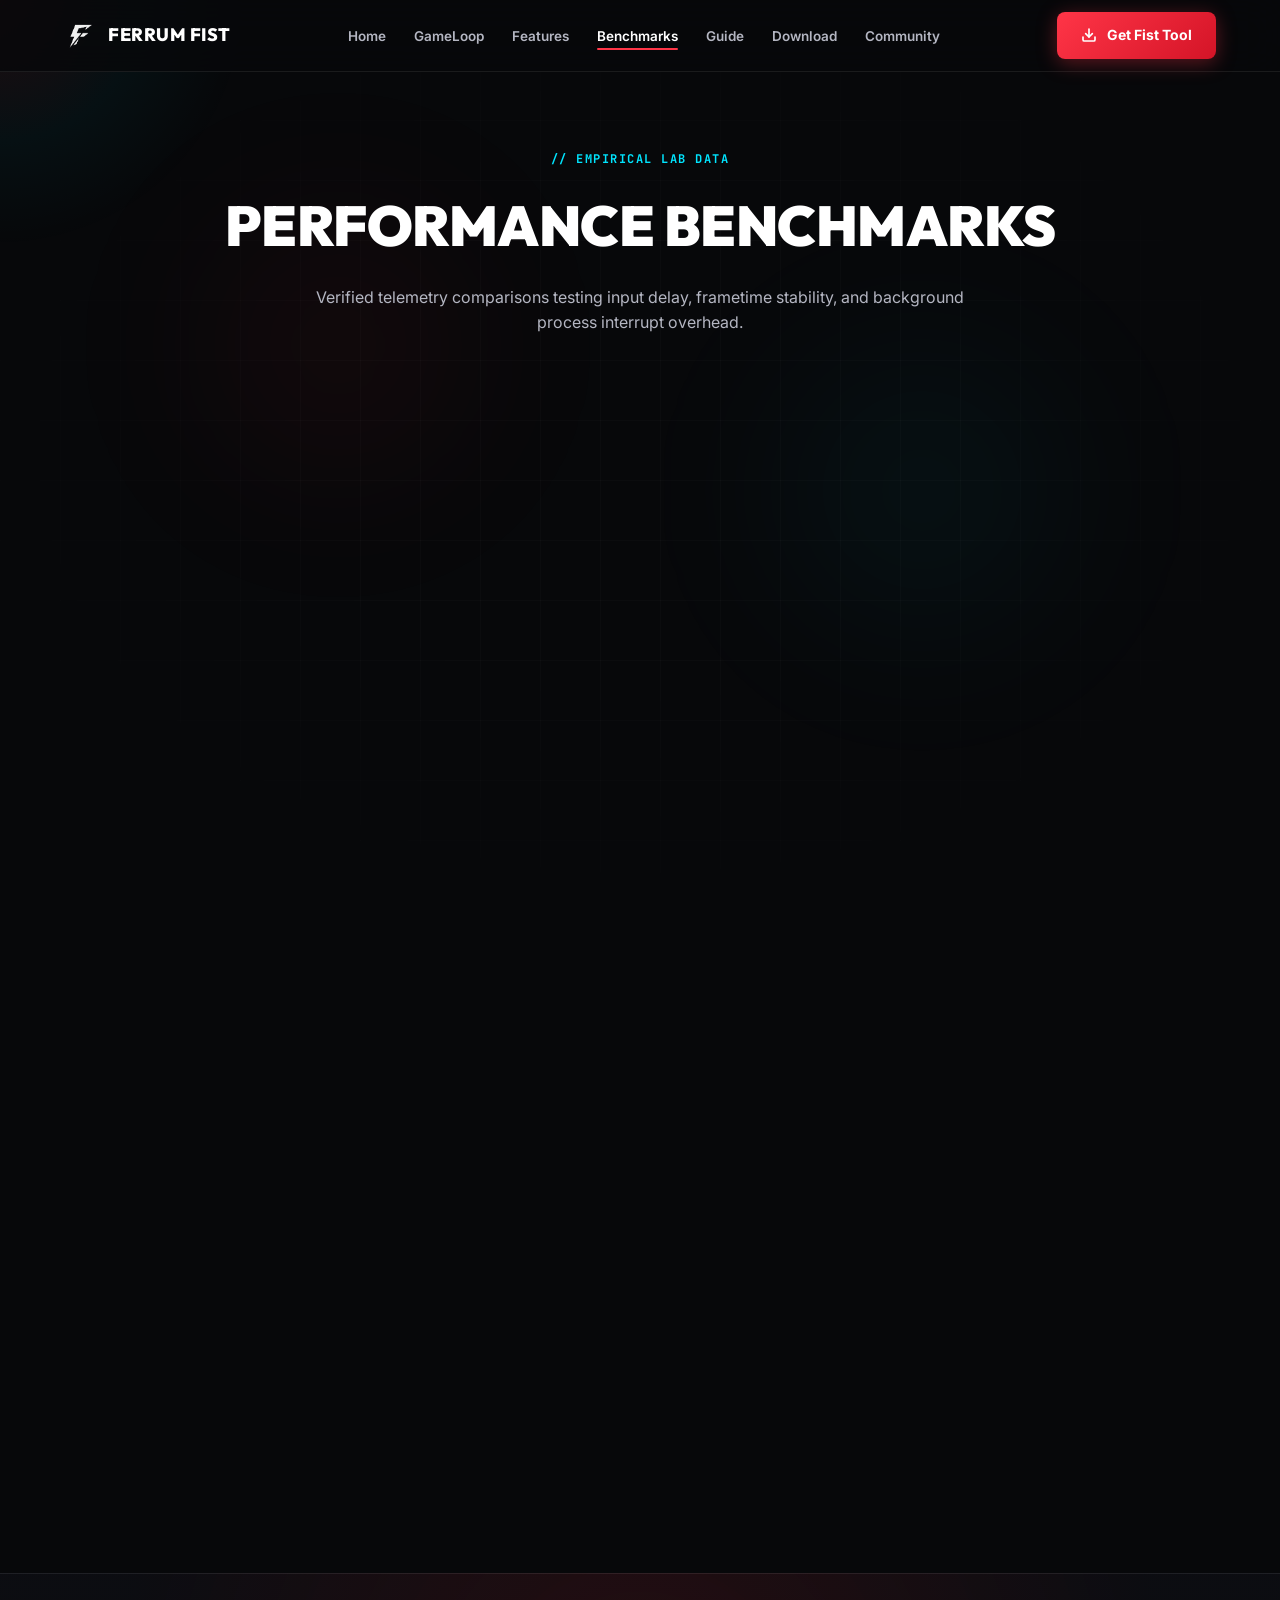
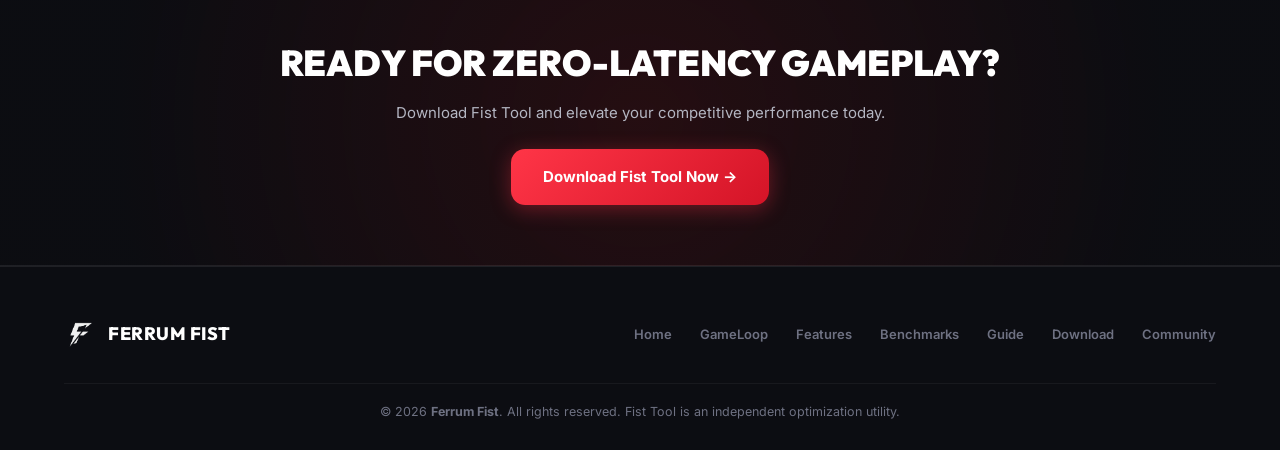
==== website/benchmarks.html @ c53b947d "feat: integrate FPS Checker, FAQ Accordion, Release Changelog, and full SEO Overhaul" ====
<!DOCTYPE html>
<html lang="en">
<head>
  <meta charset="UTF-8">
  <meta name="viewport" content="width=device-width, initial-scale=1.0">
  <title>Lab Benchmarks & Performance • Fist Tool Optimizer</title>
  <meta name="description" content="Measurable performance gains, input latency reduction, and 1% low frametime benchmarks comparing Stock Windows vs Fist Tool.">
  <meta name="theme-color" content="#0c0d12">
  <link rel="stylesheet" href="style.css">
  <link rel="icon" type="image/png" href="assets/logo.png">

  <!-- OpenGraph / Social Meta -->
  <meta property="og:type" content="website">
  <meta property="og:site_name" content="Fist Tool Optimizer">
  <meta property="og:title" content="Ferrum Fist • Push Beyond Hardware Limits">
  <meta property="og:description" content="The ultimate low-latency Windows, GameLoop, and PUBG Mobile performance optimizer suite. Achieve 120 FPS, zero input lag, and buttery smooth gameplay.">
  <meta property="og:image" content="https://ferrumfist.vercel.app/assets/og-banner.jpg">
  <meta property="og:url" content="https://ferrumfist.vercel.app/">

  <!-- Twitter Meta -->
  <meta name="twitter:card" content="summary_large_image">
  <meta name="twitter:title" content="Ferrum Fist • Fist Tool Optimizer">
  <meta name="twitter:description" content="Push Beyond Hardware Limits. Download Fist Tool for GameLoop, Windows, and PUBG Mobile.">
  <meta name="twitter:image" content="https://ferrumfist.vercel.app/assets/og-banner.jpg">

</head>
<body>

  <!-- Animated Background Elements -->
  <canvas id="bg-canvas" class="bg-canvas" aria-hidden="true"></canvas>
  <div class="cursor-glow" aria-hidden="true"></div>
  <div class="bg-grid" aria-hidden="true"></div>
  <div class="ambient-orb orb-1" aria-hidden="true"></div>
  <div class="ambient-orb orb-2" aria-hidden="true"></div>

  <!-- NAVIGATION -->
  <nav class="navbar" id="navbar">
    <div class="container">
      <a href="/" class="nav-brand">
        <img src="assets/logo.png" alt="Ferrum Fist Logo" class="brand-emblem">
        <span>FERRUM FIST</span>
      </a>

                        <ul class="nav-links" id="navLinks">
        <li><a href="/" class="nav-link">Home</a></li>
        <li><a href="/gameloop" class="nav-link">GameLoop</a></li>
        <li><a href="/features" class="nav-link">Features</a></li>
        <li><a href="/benchmarks" class="nav-link active">Benchmarks</a></li>
        <li><a href="/guide" class="nav-link">Guide</a></li>
        <li><a href="/download" class="nav-link">Download</a></li>
        <li><a href="/community" class="nav-link">Community</a></li>
      </ul>

      <div class="nav-cta">
        <a href="/download" class="btn btn-primary" id="nav-download-btn">
          <svg width="16" height="16" viewBox="0 0 24 24" fill="none" stroke="currentColor" stroke-width="2.5" stroke-linecap="round" stroke-linejoin="round"><path d="M21 15v4a2 2 0 0 1-2 2H5a2 2 0 0 1-2-2v-4"/><polyline points="7 10 12 15 17 10"/><line x1="12" y1="15" x2="12" y2="3"/></svg>
          Get Fist Tool
        </a>
      </div>

      <button class="mobile-toggle" id="mobileToggle" aria-label="Toggle Navigation">
        <span></span><span></span><span></span>
      </button>
    </div>
  </nav>

  <!-- PAGE HEADER -->
  <header class="page-header">
    <div class="container">
      <span class="section-tag">// EMPIRICAL LAB DATA</span>
      <h1 class="page-title">PERFORMANCE BENCHMARKS</h1>
      <p class="page-subtitle">Verified telemetry comparisons testing input delay, frametime stability, and background process interrupt overhead.</p>
    </div>
  </header>

  <!-- BENCHMARKS CONTENT -->
  <main class="page-content">
    <div class="container">

      <!-- Test Rig Specs -->
      <div class="spec-grid" data-animate="fade-up">
        <div class="spec-card">
          <span class="spec-tag">TEST RIG CPU</span>
          <h3>AMD Ryzen 5 5600</h3>
          <p>6 Cores / 12 Threads @ 4.4GHz</p>
        </div>
        <div class="spec-card">
          <span class="spec-tag">GRAPHICS GPU</span>
          <h3>AMD Radeon RX 6600</h3>
          <p>8GB GDDR6 / DirectX 12</p>
        </div>
        <div class="spec-card">
          <span class="spec-tag">SYSTEM MEMORY</span>
          <h3>16GB Dual-Channel</h3>
          <p>DDR4-3600 CL16 High-Speed</p>
        </div>
        <div class="spec-card">
          <span class="spec-tag">TARGET APPLICATION</span>
          <h3>GameLoop + PUBG Mobile</h3>
          <p>1080p Resolution @ 120 FPS</p>
        </div>
      </div>

      <!-- Main Benchmark Comparison Card -->
      <div class="benchmark-card" data-animate="fade-up" style="margin: 50px 0;">
        <div class="benchmark-legend">
          <span class="legend-item"><span class="legend-dot legend-dot--stock"></span> Stock Windows 11</span>
          <span class="legend-item"><span class="legend-dot legend-dot--fist"></span> Fist Tool Optimized</span>
        </div>

        <div class="metric-row">
          <div class="metric-name">Input Latency (Click-to-Shoot)</div>
          <div class="metric-bars">
            <div class="bar-wrap"><div class="bar-fill bar-stock" data-width="85%"></div></div>
            <div class="bar-wrap"><div class="bar-fill bar-fist" data-width="18%"></div></div>
          </div>
          <div class="metric-val">12.4ms vs 2.8ms (−78%)</div>
        </div>

        <div class="metric-row">
          <div class="metric-name">1% Low Frametime Stability</div>
          <div class="metric-bars">
            <div class="bar-wrap"><div class="bar-fill bar-stock" data-width="45%"></div></div>
            <div class="bar-wrap"><div class="bar-fill bar-fist" data-width="96%"></div></div>
          </div>
          <div class="metric-val">54 FPS vs 115 FPS (+113%)</div>
        </div>

        <div class="metric-row">
          <div class="metric-name">DWM Windowed Frame Stutters</div>
          <div class="metric-bars">
            <div class="bar-wrap"><div class="bar-fill bar-stock" data-width="75%"></div></div>
            <div class="bar-wrap"><div class="bar-fill bar-fist" data-width="8%"></div></div>
          </div>
          <div class="metric-val">42 Drops vs 2 Drops (−95%)</div>
        </div>

        <div class="metric-row">
          <div class="metric-name">Kernel Page Fault Interrupts</div>
          <div class="metric-bars">
            <div class="bar-wrap"><div class="bar-fill bar-stock" data-width="80%"></div></div>
            <div class="bar-wrap"><div class="bar-fill bar-fist" data-width="12%"></div></div>
          </div>
          <div class="metric-val">3,800/min vs 540/min (−85%)</div>
        </div>

        <div class="metric-row">
          <div class="metric-name">Background CPU Overhead</div>
          <div class="metric-bars">
            <div class="bar-wrap"><div class="bar-fill bar-stock" data-width="65%"></div></div>
            <div class="bar-wrap"><div class="bar-fill bar-fist" data-width="15%"></div></div>
          </div>
          <div class="metric-val">14% Load vs 3% Load (−78%)</div>
        </div>
      </div>

      <!-- Benchmark Insights Grid -->
      <div class="features-grid" data-animate="fade-up">
        <div class="feature-card">
          <div class="feature-icon">
            <svg width="24" height="24" viewBox="0 0 24 24" fill="none" stroke="currentColor" stroke-width="2" stroke-linecap="round" stroke-linejoin="round"><polygon points="13 2 3 14 12 14 11 22 21 10 12 10 13 2"/></svg>
          </div>
          <h4>Why Input Latency Drops</h4>
          <p>By bypassing Windows DWM frame buffering and setting Android SurfaceFlinger FIFO UI scheduling, touch packets reach the engine with zero software queue delays.</p>
        </div>
        <div class="feature-card">
          <div class="feature-icon feature-icon--cyan">
            <svg width="24" height="24" viewBox="0 0 24 24" fill="none" stroke="currentColor" stroke-width="2" stroke-linecap="round" stroke-linejoin="round"><polyline points="23 6 13.5 15.5 8.5 10.5 1 18"/><polyline points="17 6 23 6 23 12"/></svg>
          </div>
          <h4>Consistent 1% Lows</h4>
          <p>Locking executive system pages into RAM stops Windows from swapping essential code to the pagefile during heavy firefights, eliminating stutter spikes.</p>
        </div>
        <div class="feature-card">
          <div class="feature-icon feature-icon--green">
            <svg width="24" height="24" viewBox="0 0 24 24" fill="none" stroke="currentColor" stroke-width="2" stroke-linecap="round" stroke-linejoin="round"><circle cx="12" cy="12" r="10"/><circle cx="12" cy="12" r="6"/><circle cx="12" cy="12" r="2"/></svg>
          </div>
          <h4>Discrete GPU Locking</h4>
          <p>Ensures 100% of GameLoop's 3D rendering pipeline executes on your dedicated GPU hardware with high power preference.</p>
        </div>
      </div>

    </div>
  </main>

  <!-- CTA STRIP -->
  <section class="cta-strip">
    <div class="container">
      <h2>READY FOR ZERO-LATENCY GAMEPLAY?</h2>
      <p>Download Fist Tool and elevate your competitive performance today.</p>
      <a href="/download" class="btn btn-primary btn-lg">Download Fist Tool Now →</a>
    </div>
  </section>

  <!-- FOOTER -->
  <footer class="footer">
    <div class="container">
      <div class="footer-content">
        <a href="/" class="nav-brand">
          <img src="assets/logo.png" alt="Ferrum Fist Logo" class="brand-emblem">
          <span>FERRUM FIST</span>
        </a>

                                <ul class="footer-links">
          <li><a href="/">Home</a></li>
          <li><a href="/gameloop">GameLoop</a></li>
          <li><a href="/features">Features</a></li>
          <li><a href="/benchmarks">Benchmarks</a></li>
          <li><a href="/guide">Guide</a></li>
          <li><a href="/download">Download</a></li>
          <li><a href="/community">Community</a></li>
        </ul>
      </div>

      <div class="footer-copy">
        <p>© 2026 <strong>Ferrum Fist</strong>. All rights reserved. Fist Tool is an independent optimization utility.</p>
      </div>
    </div>
  </footer>

  <script src="script.js"></script>
</body>
</html>
---- website/style.css ----
/* ==========================================================================
   FERRUM FIST PORTFOLIO & FIST TOOL — MASTER STYLESHEET
   Design Language: Dark Obsidian Glassmorphism & Cyber Neon
   ========================================================================== */

@import url('https://fonts.googleapis.com/css2?family=Inter:wght@300;400;500;600;700;800&family=JetBrains+Mono:wght@400;500;700&family=Outfit:wght@500;600;700;800;900&display=swap');

/* --- Root Design Tokens --- */
:root {
  --bg-darkest: #07080a;
  --bg-darker: #0c0d12;
  --bg-card: rgba(18, 19, 25, 0.70);
  --bg-card-hover: rgba(26, 28, 38, 0.85);
  --bg-glass: rgba(255, 255, 255, 0.03);
  
  --color-accent: #FF3547;
  --color-accent-glow: rgba(255, 53, 71, 0.35);
  --color-cyan: #00E5FF;
  --color-cyan-glow: rgba(0, 229, 255, 0.35);
  --color-green: #00FF66;
  --color-gold: #FFD700;
  --color-discord: #5865F2;
  --color-youtube: #FF0000;
  --color-kofi: #FF5E5B;

  --text-primary: #FFFFFF;
  --text-secondary: #B4B6C2;
  --text-muted: #6E7182;

  --border-subtle: rgba(255, 255, 255, 0.08);
  --border-active: rgba(255, 53, 71, 0.40);
  --border-cyan: rgba(0, 229, 255, 0.40);

  --font-display: 'Outfit', sans-serif;
  --font-sans: 'Inter', sans-serif;
  --font-mono: 'JetBrains Mono', monospace;

  --radius-sm: 8px;
  --radius-md: 14px;
  --radius-lg: 20px;
  --radius-full: 9999px;

  --transition-fast: 0.15s ease;
  --transition-smooth: 0.3s cubic-bezier(0.16, 1, 0.3, 1);
  --transition-bounce: 0.5s cubic-bezier(0.34, 1.56, 0.64, 1);
}

/* --- Base Reset & Setup --- */
*, *::before, *::after {
  box-sizing: border-box;
  margin: 0;
  padding: 0;
}

html {
  scroll-behavior: smooth;
  color-scheme: dark;
  -webkit-text-size-adjust: 100%;
}

body {
  font-family: var(--font-sans);
  background-color: var(--bg-darkest);
  color: var(--text-primary);
  line-height: 1.6;
  overflow-x: hidden;
  position: relative;
  min-height: 100vh;
  cursor: url('assets/cursor.svg') 16 16, crosshair;
}

img { max-width: 100%; height: auto; display: block; }
a { color: inherit; }

/* Custom Cursor: Cyan crosshair on interactive elements */
a, button, .btn, .showcase-tab-btn, .nav-link, .community-card, .mobile-toggle,
input, select, textarea, [role="button"] {
  cursor: url('assets/cursor-pointer.svg') 16 16, pointer;
}

/* Custom Sleek Scrollbar */
::-webkit-scrollbar { width: 8px; height: 8px; }
::-webkit-scrollbar-track { background: var(--bg-darkest); }
::-webkit-scrollbar-thumb { background: rgba(255, 255, 255, 0.18); border-radius: 4px; }
::-webkit-scrollbar-thumb:hover { background: var(--color-accent); }

/* --- Cursor Glow --- */
.cursor-glow {
  position: fixed;
  top: 0; left: 0;
  width: 500px; height: 500px;
  background: radial-gradient(circle, rgba(255, 53, 71, 0.10) 0%, rgba(0, 229, 255, 0.04) 40%, transparent 70%);
  transform: translate3d(-50%, -50%, 0);
  pointer-events: none;
  z-index: 1;
  will-change: transform;
  contain: layout style paint;
}

/* --- Animated Cyber Canvas --- */
.bg-canvas {
  position: fixed;
  top: 0; left: 0;
  width: 100vw; height: 100vh;
  pointer-events: none;
  z-index: 0;
  contain: strict;
}

/* --- Ambient Floating Glowing Orbs (Hardware Accelerated) --- */
.ambient-orb {
  position: fixed;
  border-radius: 50%;
  filter: blur(80px);
  pointer-events: none;
  z-index: 0;
  opacity: 0.35;
  will-change: transform;
  contain: layout paint;
  backface-visibility: hidden;
  transform: translate3d(0, 0, 0);
  animation: floatOrb 22s ease-in-out infinite alternate;
}

.orb-1 {
  top: 15%;
  left: 10%;
  width: 420px;
  height: 420px;
  background: radial-gradient(circle, rgba(255, 53, 71, 0.22) 0%, transparent 70%);
}

.orb-2 {
  bottom: 20%;
  right: 10%;
  width: 460px;
  height: 460px;
  background: radial-gradient(circle, rgba(0, 229, 255, 0.18) 0%, transparent 70%);
  animation-duration: 28s;
  animation-direction: alternate-reverse;
}

@keyframes floatOrb {
  0% { transform: translate3d(0, 0, 0) scale(1); }
  50% { transform: translate3d(50px, 30px, 0) scale(1.10); }
  100% { transform: translate3d(-30px, 50px, 0) scale(0.95); }
}

/* --- Animated Cyber Grid --- */
.bg-grid {
  position: fixed;
  top: 0; left: 0;
  width: 100vw; height: 100vh;
  background-image: 
    linear-gradient(to right, rgba(255, 255, 255, 0.02) 1px, transparent 1px),
    linear-gradient(to bottom, rgba(255, 255, 255, 0.02) 1px, transparent 1px);
  background-size: 60px 60px;
  mask-image: radial-gradient(ellipse at center, black 35%, transparent 80%);
  -webkit-mask-image: radial-gradient(ellipse at center, black 35%, transparent 80%);
  pointer-events: none;
  z-index: 0;
  will-change: background-position;
  animation: gridScroll 35s linear infinite;
}

@keyframes gridScroll {
  0% { background-position: 0 0; }
  100% { background-position: 0 60px; }
}

@media (prefers-reduced-motion: reduce) {
  .ambient-orb, .bg-grid, .badge-pulse, [data-animate] {
    animation: none !important;
    transition: none !important;
  }
}

/* --- Container --- */
.container {
  width: 100%;
  max-width: 1200px;
  margin: 0 auto;
  padding: 0 24px;
  position: relative;
  z-index: 1;
}

/* --- Code Styling --- */
code {
  font-family: var(--font-mono);
  font-size: 0.85em;
  background: rgba(255, 255, 255, 0.08);
  border: 1px solid rgba(255, 255, 255, 0.12);
  padding: 2px 7px;
  border-radius: 4px;
  color: var(--color-cyan);
}

/* --- Icon SVGs --- */
.icon-svg {
  width: 24px;
  height: 24px;
  filter: brightness(0) invert(1);
}
.feature-icon--cyan .icon-svg { filter: brightness(0) saturate(100%) invert(73%) sepia(81%) saturate(1000%) hue-rotate(150deg) brightness(105%) contrast(104%); }
.feature-icon--green .icon-svg { filter: brightness(0) saturate(100%) invert(73%) sepia(81%) saturate(1000%) hue-rotate(100deg) brightness(105%) contrast(104%); }
.feature-icon--gold .icon-svg { filter: brightness(0) saturate(100%) invert(79%) sepia(80%) saturate(700%) hue-rotate(10deg) brightness(105%) contrast(105%); }

/* ==========================================================================
   SCROLL ANIMATIONS
   ========================================================================== */
[data-animate] {
  opacity: 0;
  transform: translateY(30px);
  transition: opacity 0.6s cubic-bezier(0.16, 1, 0.3, 1), transform 0.6s cubic-bezier(0.16, 1, 0.3, 1);
}

[data-animate].visible {
  opacity: 1;
  transform: translateY(0);
}

/* ==========================================================================
   NAVIGATION
   ========================================================================== */
.navbar {
  position: fixed;
  top: 0; left: 0;
  width: 100%;
  height: 72px;
  background: rgba(7, 8, 10, 0.80);
  backdrop-filter: blur(20px);
  -webkit-backdrop-filter: blur(20px);
  border-bottom: 1px solid var(--border-subtle);
  z-index: 1000;
  transition: var(--transition-smooth);
}

.navbar.scrolled {
  background: rgba(7, 8, 10, 0.95);
  box-shadow: 0 4px 30px rgba(0, 0, 0, 0.5);
}

.navbar .container {
  display: flex;
  align-items: center;
  justify-content: space-between;
  height: 100%;
}

.nav-brand {
  display: flex;
  align-items: center;
  gap: 10px;
  text-decoration: none;
  color: var(--text-primary);
  font-family: var(--font-display);
  font-size: 18px;
  font-weight: 800;
  letter-spacing: 0.5px;
  flex-shrink: 0;
}

.brand-emblem {
  width: 34px;
  height: 34px;
  border-radius: 8px;
  transition: var(--transition-smooth);
  object-fit: contain;
}

.nav-brand:hover .brand-emblem {
  transform: scale(1.1) rotate(5deg);
  filter: drop-shadow(0 0 10px var(--color-accent));
}

.nav-links {
  display: flex;
  align-items: center;
  gap: 28px;
  list-style: none;
}

.nav-link {
  text-decoration: none;
  color: var(--text-secondary);
  font-size: 13.5px;
  font-weight: 600;
  transition: var(--transition-fast);
  position: relative;
}

.nav-link:hover { color: var(--text-primary); }

.nav-link::after {
  content: '';
  position: absolute;
  bottom: -6px; left: 0;
  width: 0; height: 2px;
  background: var(--color-accent);
  transition: var(--transition-smooth);
  border-radius: 2px;
}

.nav-link:hover::after { width: 100%; }

.nav-cta { display: flex; align-items: center; gap: 12px; }

/* Mobile Hamburger */
.mobile-toggle {
  display: none;
  flex-direction: column;
  gap: 5px;
  background: none;
  border: none;
  cursor: pointer;
  padding: 4px;
  z-index: 1001;
}

.mobile-toggle span {
  display: block;
  width: 24px; height: 2px;
  background: var(--text-primary);
  border-radius: 2px;
  transition: var(--transition-smooth);
}

.mobile-toggle.open span:nth-child(1) { transform: translateY(7px) rotate(45deg); }
.mobile-toggle.open span:nth-child(2) { opacity: 0; }
.mobile-toggle.open span:nth-child(3) { transform: translateY(-7px) rotate(-45deg); }

/* ==========================================================================
   BUTTONS
   ========================================================================== */
.btn {
  display: inline-flex;
  align-items: center;
  justify-content: center;
  gap: 10px;
  padding: 12px 24px;
  font-family: var(--font-sans);
  font-size: 14px;
  font-weight: 700;
  border-radius: var(--radius-sm);
  text-decoration: none;
  cursor: pointer;
  transition: var(--transition-smooth);
  border: none;
  white-space: nowrap;
}

.btn-primary {
  background: linear-gradient(135deg, #FF3547 0%, #D41427 100%);
  color: #FFFFFF;
  box-shadow: 0 4px 20px var(--color-accent-glow);
  position: relative;
  overflow: hidden;
}

.btn-primary::before {
  content: '';
  position: absolute;
  top: 0; left: -100%;
  width: 100%; height: 100%;
  background: linear-gradient(90deg, transparent, rgba(255, 255, 255, 0.25), transparent);
  transition: 0.5s;
}

.btn-primary:hover {
  transform: translateY(-2px);
  box-shadow: 0 8px 30px rgba(255, 53, 71, 0.55);
}

.btn-primary:hover::before { left: 100%; }

.btn-secondary {
  background: rgba(255, 255, 255, 0.06);
  color: var(--text-primary);
  border: 1px solid var(--border-subtle);
}

.btn-secondary:hover {
  background: rgba(255, 255, 255, 0.12);
  border-color: rgba(255, 255, 255, 0.25);
  transform: translateY(-2px);
}

.btn-discord {
  background: rgba(88, 101, 242, 0.15);
  color: #5865F2;
  border: 1px solid rgba(88, 101, 242, 0.40);
}

.btn-discord:hover {
  background: #5865F2;
  color: #FFFFFF;
  box-shadow: 0 6px 24px rgba(88, 101, 242, 0.45);
  transform: translateY(-2px);
}

.btn-lg {
  padding: 16px 32px;
  font-size: 15px;
  border-radius: var(--radius-md);
}

/* ==========================================================================
   HERO SECTION
   ========================================================================== */
.hero-section {
  padding-top: 160px;
  padding-bottom: 90px;
  text-align: center;
}

.hero-badge-wrap {
  display: inline-flex;
  align-items: center;
  gap: 8px;
  padding: 6px 16px;
  background: rgba(255, 53, 71, 0.10);
  border: 1px solid rgba(255, 53, 71, 0.30);
  border-radius: var(--radius-full);
  margin-bottom: 28px;
}

.badge-pulse {
  width: 8px; height: 8px;
  background-color: var(--color-accent);
  border-radius: 50%;
  box-shadow: 0 0 10px var(--color-accent);
  animation: pulse-dot 1.8s infinite;
}

@keyframes pulse-dot {
  0% { transform: scale(0.95); box-shadow: 0 0 0 0 rgba(255, 53, 71, 0.7); }
  70% { transform: scale(1); box-shadow: 0 0 0 8px rgba(255, 53, 71, 0); }
  100% { transform: scale(0.95); box-shadow: 0 0 0 0 rgba(255, 53, 71, 0); }
}

.badge-text {
  font-size: 12px;
  font-weight: 700;
  letter-spacing: 0.5px;
  color: var(--color-accent);
  text-transform: uppercase;
}

.hero-logo-box {
  margin: 0 auto 28px auto;
  width: 230px; height: 230px;
  display: flex;
  align-items: center;
  justify-content: center;
  position: relative;
}

.hero-animated-logo {
  width: 210px; height: 210px;
  object-fit: contain;
  filter: drop-shadow(0 0 45px rgba(255, 53, 71, 0.50));
  transition: var(--transition-smooth);
}

.hero-animated-logo:hover {
  transform: scale(1.08);
  filter: drop-shadow(0 0 65px rgba(0, 229, 255, 0.65));
}

.hero-title {
  font-family: var(--font-display);
  font-size: clamp(32px, 5.5vw, 64px);
  font-weight: 900;
  line-height: 1.1;
  margin-bottom: 20px;
  letter-spacing: -1px;
}

.gradient-text {
  background: linear-gradient(135deg, #FFFFFF 15%, #FF3547 55%, #00E5FF 100%);
  -webkit-background-clip: text;
  -webkit-text-fill-color: transparent;
  background-clip: text;
}

.hero-desc {
  max-width: 680px;
  margin: 0 auto 36px auto;
  font-size: clamp(15px, 1.8vw, 18px);
  color: var(--text-secondary);
  line-height: 1.7;
}

.hero-actions {
  display: flex;
  align-items: center;
  justify-content: center;
  gap: 14px;
  flex-wrap: wrap;
  margin-bottom: 56px;
}

/* Stat Grid */
.hero-stats {
  display: grid;
  grid-template-columns: repeat(4, 1fr);
  gap: 16px;
  max-width: 900px;
  margin: 0 auto;
}

.stat-card {
  background: var(--bg-card);
  border: 1px solid var(--border-subtle);
  border-radius: var(--radius-md);
  padding: 22px 14px;
  backdrop-filter: blur(10px);
  transition: var(--transition-smooth);
}

.stat-card:hover {
  border-color: var(--border-active);
  transform: translateY(-4px);
  box-shadow: 0 10px 30px rgba(255, 53, 71, 0.12);
}

.stat-num {
  font-family: var(--font-display);
  font-size: 32px;
  font-weight: 900;
  color: var(--text-primary);
  margin-bottom: 4px;
}

.stat-num span { color: var(--color-accent); }

.stat-label {
  font-size: 12px;
  font-weight: 600;
  color: var(--text-muted);
  text-transform: uppercase;
  letter-spacing: 0.5px;
}

/* ==========================================================================
   FEATURES GRID
   ========================================================================== */
.section {
  padding: 80px 0;
  position: relative;
}

.section-header {
  text-align: center;
  max-width: 660px;
  margin: 0 auto 50px auto;
}

.section-tag {
  font-family: var(--font-mono);
  font-size: 12px;
  font-weight: 700;
  color: var(--color-cyan);
  text-transform: uppercase;
  letter-spacing: 1.5px;
  margin-bottom: 12px;
  display: block;
}

.section-title {
  font-family: var(--font-display);
  font-size: clamp(24px, 3.5vw, 40px);
  font-weight: 800;
  margin-bottom: 14px;
  line-height: 1.2;
}

.section-desc {
  font-size: 15px;
  color: var(--text-secondary);
  line-height: 1.6;
}

.features-grid {
  display: grid;
  grid-template-columns: repeat(3, 1fr);
  gap: 20px;
}

.feature-card {
  background: var(--bg-card);
  border: 1px solid var(--border-subtle);
  border-radius: var(--radius-md);
  padding: 28px 22px;
  transition: var(--transition-smooth);
  position: relative;
  overflow: hidden;
  display: flex;
  flex-direction: column;
}

.feature-card::before {
  content: '';
  position: absolute;
  top: 0; left: 0;
  width: 100%; height: 2px;
  background: linear-gradient(90deg, transparent, var(--color-accent), transparent);
  opacity: 0;
  transition: var(--transition-smooth);
}

.feature-card:hover {
  border-color: rgba(255, 255, 255, 0.15);
  transform: translateY(-5px);
  background: var(--bg-card-hover);
}

.feature-card:hover::before { opacity: 1; }

.feature-icon {
  width: 48px; height: 48px;
  background: rgba(255, 53, 71, 0.12);
  border: 1px solid rgba(255, 53, 71, 0.30);
  border-radius: 12px;
  display: flex;
  align-items: center;
  justify-content: center;
  margin-bottom: 18px;
}

.feature-icon--cyan {
  background: rgba(0, 229, 255, 0.12);
  border-color: rgba(0, 229, 255, 0.30);
}

.feature-icon--green {
  background: rgba(0, 255, 102, 0.12);
  border-color: rgba(0, 255, 102, 0.30);
}

.feature-icon--gold {
  background: rgba(255, 215, 0, 0.12);
  border-color: rgba(255, 215, 0, 0.30);
}

.feature-card h4 {
  font-family: var(--font-display);
  font-size: 17px;
  font-weight: 700;
  margin-bottom: 8px;
}

.feature-card p {
  color: var(--text-secondary);
  font-size: 13.5px;
  line-height: 1.6;
}

/* ==========================================================================
   SHOWCASE TABS
   ========================================================================== */
.showcase-tabs-nav {
  display: flex;
  justify-content: center;
  gap: 10px;
  margin-bottom: 36px;
  flex-wrap: wrap;
}

.showcase-tab-btn {
  padding: 10px 20px;
  background: var(--bg-card);
  border: 1px solid var(--border-subtle);
  color: var(--text-secondary);
  font-size: 13.5px;
  font-weight: 700;
  font-family: var(--font-sans);
  border-radius: var(--radius-sm);
  cursor: url('assets/cursor-pointer.svg') 16 16, pointer;
  transition: var(--transition-fast);
  display: inline-flex;
  align-items: center;
  gap: 6px;
}

.showcase-tab-btn:hover {
  color: var(--text-primary);
  border-color: rgba(255, 255, 255, 0.2);
}

.showcase-tab-btn.active {
  background: rgba(255, 53, 71, 0.15);
  border-color: var(--color-accent);
  color: #FFFFFF;
  box-shadow: 0 0 18px var(--color-accent-glow);
}

.showcase-panel {
  display: none;
  grid-template-columns: 1fr 1fr;
  gap: 36px;
  align-items: center;
  background: var(--bg-card);
  border: 1px solid var(--border-subtle);
  border-radius: var(--radius-lg);
  padding: 36px;
  backdrop-filter: blur(14px);
}

.showcase-panel.active {
  display: grid;
  animation: fadeIn 0.4s ease forwards;
}

@keyframes fadeIn {
  from { opacity: 0; transform: translateY(12px); }
  to { opacity: 1; transform: translateY(0); }
}

.panel-details h3 {
  font-family: var(--font-display);
  font-size: 24px;
  font-weight: 800;
  margin-bottom: 14px;
}

.panel-details p {
  color: var(--text-secondary);
  font-size: 14px;
  margin-bottom: 22px;
  line-height: 1.7;
}

.feature-list {
  list-style: none;
  display: flex;
  flex-direction: column;
  gap: 10px;
  margin-top: auto;
}

.feature-list li {
  display: flex;
  align-items: flex-start;
  gap: 10px;
  font-size: 13.5px;
  color: var(--text-primary);
  line-height: 1.5;
}

.feature-list li svg {
  color: var(--color-accent);
  flex-shrink: 0;
  margin-top: 2px;
}

.panel-preview {
  border-radius: var(--radius-md);
  overflow: hidden;
  border: 1px solid rgba(255, 255, 255, 0.10);
  background: #000000;
  box-shadow: 0 16px 40px rgba(0, 0, 0, 0.5);
}

.panel-preview img {
  width: 100%;
  height: auto;
  display: block;
}

/* ==========================================================================
   BENCHMARKS
   ========================================================================== */
.benchmark-card {
  background: var(--bg-card);
  border: 1px solid var(--border-subtle);
  border-radius: var(--radius-lg);
  padding: 36px;
  backdrop-filter: blur(14px);
}

.benchmark-legend {
  display: flex;
  gap: 24px;
  margin-bottom: 28px;
  justify-content: center;
}

.legend-item {
  display: flex;
  align-items: center;
  gap: 8px;
  font-size: 13px;
  font-weight: 600;
  color: var(--text-secondary);
}

.legend-dot {
  width: 12px; height: 12px;
  border-radius: 3px;
}

.legend-dot--stock { background: #555566; }
.legend-dot--fist { background: linear-gradient(90deg, #FF3547, #00E5FF); }

.metric-row {
  display: grid;
  grid-template-columns: 220px 1fr 80px;
  align-items: center;
  gap: 20px;
  padding: 16px 0;
  border-bottom: 1px solid rgba(255, 255, 255, 0.05);
}

.metric-row:last-child { border-bottom: none; }

.metric-name {
  font-weight: 700;
  font-size: 14px;
}

.metric-bars {
  display: flex;
  flex-direction: column;
  gap: 6px;
}

.bar-wrap {
  height: 10px;
  background: rgba(255, 255, 255, 0.05);
  border-radius: 5px;
  overflow: hidden;
}

.bar-fill {
  height: 100%;
  width: 0;
  border-radius: 5px;
  transition: width 1.2s cubic-bezier(0.16, 1, 0.3, 1);
}

.bar-stock { background: #555566; }
.bar-fist {
  background: linear-gradient(90deg, #FF3547, #00E5FF);
  box-shadow: 0 0 8px var(--color-accent-glow);
}

.metric-val {
  font-family: var(--font-mono);
  font-size: 14px;
  font-weight: 700;
  color: var(--color-green);
  text-align: right;
}

/* ==========================================================================
   DOWNLOAD HUB
   ========================================================================== */
.download-box {
  background: var(--bg-card);
  border: 1px solid var(--border-active);
  border-radius: var(--radius-lg);
  padding: 56px 36px;
  text-align: center;
  position: relative;
  overflow: hidden;
  box-shadow: 0 20px 60px rgba(0, 0, 0, 0.6), 0 0 40px rgba(255, 53, 71, 0.10);
}

.download-glow {
  position: absolute;
  top: -100px; left: 50%;
  transform: translateX(-50%);
  width: 500px; height: 300px;
  background: radial-gradient(ellipse, rgba(255, 53, 71, 0.18) 0%, transparent 70%);
  pointer-events: none;
}

.download-details {
  display: flex;
  align-items: center;
  justify-content: center;
  gap: 24px;
  margin: 28px 0;
  flex-wrap: wrap;
}

.detail-item {
  display: flex;
  align-items: center;
  gap: 8px;
  font-size: 13.5px;
  color: var(--text-secondary);
}

.detail-item strong { color: var(--text-primary); }

/* ==========================================================================
   COMMUNITY
   ========================================================================== */
.community-grid {
  display: grid;
  grid-template-columns: repeat(3, 1fr);
  gap: 20px;
}

.community-card {
  background: var(--bg-card);
  border: 1px solid var(--border-subtle);
  border-radius: var(--radius-md);
  padding: 32px 22px;
  text-align: center;
  transition: var(--transition-smooth);
  text-decoration: none;
  color: var(--text-primary);
  display: flex;
  flex-direction: column;
  align-items: center;
}

.community-card:hover { transform: translateY(-5px); }

.community-card.discord:hover { border-color: var(--color-discord); box-shadow: 0 10px 30px rgba(88, 101, 242, 0.20); }
.community-card.youtube:hover { border-color: var(--color-youtube); box-shadow: 0 10px 30px rgba(255, 0, 0, 0.20); }
.community-card.kofi:hover { border-color: var(--color-kofi); box-shadow: 0 10px 30px rgba(255, 94, 91, 0.20); }

.community-icon {
  width: 56px; height: 56px;
  border-radius: 14px;
  display: flex;
  align-items: center;
  justify-content: center;
  margin-bottom: 18px;
}

.community-card.discord .community-icon { background: rgba(88, 101, 242, 0.15); }
.community-card.youtube .community-icon { background: rgba(255, 0, 0, 0.15); }
.community-card.kofi .community-icon { background: rgba(255, 94, 91, 0.15); }

.community-icon .icon-svg {
  width: 28px; height: 28px;
  filter: brightness(0) invert(1);
}

.community-card h4 {
  font-family: var(--font-display);
  font-size: 18px;
  font-weight: 700;
  margin-bottom: 8px;
}

.community-card p {
  color: var(--text-secondary);
  font-size: 13.5px;
  margin-bottom: 18px;
  line-height: 1.5;
}

/* ==========================================================================
   FOOTER
   ========================================================================== */
.footer {
  padding: 50px 0 28px 0;
  border-top: 1px solid var(--border-subtle);
  background: var(--bg-darker);
}

.footer-content {
  display: flex;
  align-items: center;
  justify-content: space-between;
  margin-bottom: 32px;
  flex-wrap: wrap;
  gap: 20px;
}

.footer-links {
  display: flex;
  gap: 28px;
  list-style: none;
}

.footer-links a {
  text-decoration: none;
  color: var(--text-muted);
  font-size: 13px;
  font-weight: 600;
  transition: var(--transition-fast);
}

.footer-links a:hover { color: var(--text-primary); }

.footer-copy {
  color: var(--text-muted);
  font-size: 12.5px;
  text-align: center;
  padding-top: 18px;
  border-top: 1px solid rgba(255, 255, 255, 0.05);
}

/* ==========================================================================
   RESPONSIVE
   ========================================================================== */
@media (max-width: 1024px) {
  .hero-stats { grid-template-columns: repeat(2, 1fr); }
  .features-grid { grid-template-columns: repeat(2, 1fr); }
  .showcase-panel { grid-template-columns: 1fr; }
  .metric-row { grid-template-columns: 1fr; gap: 8px; }
  .metric-name { font-size: 13px; }
  .metric-val { text-align: left; }
}

@media (max-width: 768px) {
  .nav-links, .nav-cta { display: none; }
  .mobile-toggle { display: flex; }

  .nav-links.mobile-open {
    display: flex;
    position: fixed;
    top: 72px; left: 0;
    width: 100%;
    background: rgba(7, 8, 10, 0.97);
    backdrop-filter: blur(20px);
    flex-direction: column;
    padding: 24px;
    gap: 18px;
    border-bottom: 1px solid var(--border-subtle);
    z-index: 999;
    animation: slideDown 0.3s ease forwards;
  }

  @keyframes slideDown {
    from { opacity: 0; transform: translateY(-10px); }
    to { opacity: 1; transform: translateY(0); }
  }

  .nav-links.mobile-open .nav-link {
    font-size: 16px;
    padding: 8px 0;
  }

  .hero-section { padding-top: 120px; padding-bottom: 60px; }
  .hero-title { font-size: clamp(28px, 8vw, 48px); }
  .hero-logo-box { width: 180px; height: 180px; }
  .hero-animated-logo { width: 160px; height: 160px; }
  .hero-stats { grid-template-columns: repeat(2, 1fr); gap: 10px; }
  .stat-num { font-size: 26px; }
  .stat-card { padding: 16px 12px; }

  .features-grid { grid-template-columns: 1fr; }
  .community-grid { grid-template-columns: 1fr; }

  .showcase-tabs-nav { gap: 6px; }
  .showcase-tab-btn { padding: 8px 14px; font-size: 12px; }
  .showcase-panel { padding: 24px 18px; gap: 24px; }
  .panel-details h3 { font-size: 20px; }
  .panel-details p { font-size: 13px; }

  .benchmark-card { padding: 24px 18px; }
  .benchmark-legend { gap: 16px; }

  .download-box { padding: 40px 20px; }

  .section { padding: 60px 0; }
  .section-header { margin-bottom: 36px; }

  .footer-content { flex-direction: column; align-items: center; text-align: center; }
  .footer-links { gap: 18px; flex-wrap: wrap; justify-content: center; }

  .btn-lg { padding: 14px 24px; font-size: 14px; }
  .hero-actions { gap: 10px; }
}

/* ==========================================================================
   MULTI-PAGE LAYOUTS & COMPONENTS
   ========================================================================== */
.page-header {
  padding-top: 150px;
  padding-bottom: 50px;
  text-align: center;
  position: relative;
}

.page-title {
  font-family: var(--font-display);
  font-size: clamp(32px, 5vw, 56px);
  font-weight: 900;
  margin-bottom: 14px;
  letter-spacing: -0.5px;
}

.page-subtitle {
  max-width: 680px;
  margin: 0 auto;
  font-size: 16px;
  color: var(--text-secondary);
  line-height: 1.6;
}

.page-content {
  padding-bottom: 90px;
}

.nav-link.active {
  color: #FFFFFF;
}

.nav-link.active::after {
  width: 100%;
}

/* Feature Modules */
.feature-module {
  display: grid;
  grid-template-columns: 1.1fr 0.9fr;
  gap: 48px;
  align-items: center;
  background: var(--bg-card);
  border: 1px solid var(--border-subtle);
  border-radius: var(--radius-lg);
  padding: 44px;
  margin-bottom: 40px;
  backdrop-filter: blur(14px);
}

.feature-module.reverse {
  grid-template-columns: 0.9fr 1.1fr;
}

.feature-module.reverse .module-text {
  order: 2;
}

.feature-module.reverse .module-image {
  order: 1;
}

.badge-module {
  display: inline-block;
  font-family: var(--font-mono);
  font-size: 11px;
  font-weight: 700;
  color: var(--color-cyan);
  padding: 4px 10px;
  background: rgba(0, 229, 255, 0.10);
  border: 1px solid rgba(0, 229, 255, 0.30);
  border-radius: 4px;
  margin-bottom: 12px;
}

.module-text h2 {
  font-family: var(--font-display);
  font-size: 26px;
  font-weight: 800;
  margin-bottom: 12px;
}

.module-text p {
  color: var(--text-secondary);
  font-size: 14.5px;
  margin-bottom: 22px;
  line-height: 1.6;
}

.module-bullets {
  display: flex;
  flex-direction: column;
  gap: 14px;
}

.bullet-item {
  display: flex;
  align-items: flex-start;
  gap: 12px;
  font-size: 13.5px;
  line-height: 1.5;
  color: var(--text-secondary);
}

.bullet-item strong {
  color: var(--text-primary);
}

.bullet-check {
  display: inline-flex;
  align-items: center;
  justify-content: center;
  width: 20px;
  height: 20px;
  border-radius: 50%;
  background: rgba(0, 255, 102, 0.15);
  color: var(--color-green);
  font-weight: bold;
  font-size: 11px;
  flex-shrink: 0;
  margin-top: 2px;
}

.feature-screenshot {
  border-radius: var(--radius-md);
  border: 1px solid rgba(255, 255, 255, 0.12);
  box-shadow: 0 16px 40px rgba(0, 0, 0, 0.6);
  width: 100%;
}

/* Specs Grid */
.spec-grid {
  display: grid;
  grid-template-columns: repeat(4, 1fr);
  gap: 18px;
  margin-bottom: 30px;
}

.spec-card {
  background: var(--bg-card);
  border: 1px solid var(--border-subtle);
  border-radius: var(--radius-md);
  padding: 24px 18px;
}

.spec-tag {
  font-family: var(--font-mono);
  font-size: 11px;
  font-weight: 700;
  color: var(--color-cyan);
  display: block;
  margin-bottom: 8px;
}

.spec-card h3 {
  font-size: 18px;
  font-weight: 800;
  margin-bottom: 4px;
}

.spec-card p {
  color: var(--text-secondary);
  font-size: 12.5px;
}

/* Guide Cards */
.guide-grid {
  display: grid;
  grid-template-columns: repeat(2, 1fr);
  gap: 24px;
}

.guide-card {
  background: var(--bg-card);
  border: 1px solid var(--border-subtle);
  border-radius: var(--radius-md);
  padding: 30px 24px;
}

.guide-step {
  font-family: var(--font-mono);
  font-size: 11px;
  font-weight: 700;
  color: var(--color-accent);
  display: block;
  margin-bottom: 8px;
}

.guide-card h3 {
  font-family: var(--font-display);
  font-size: 19px;
  font-weight: 800;
  margin-bottom: 12px;
}

.guide-card p {
  color: var(--text-secondary);
  font-size: 14px;
  line-height: 1.6;
}

/* FAQ Container */
.faq-container {
  display: flex;
  flex-direction: column;
  gap: 16px;
  max-width: 860px;
  margin: 0 auto;
}

.faq-item {
  background: var(--bg-card);
  border: 1px solid var(--border-subtle);
  border-radius: var(--radius-md);
  padding: 24px;
}

.faq-item h4 {
  font-size: 16px;
  font-weight: 700;
  margin-bottom: 8px;
  color: var(--text-primary);
}

.faq-item p {
  color: var(--text-secondary);
  font-size: 14px;
  line-height: 1.6;
}

/* CTA Strip */
.cta-strip {
  padding: 60px 0;
  background: radial-gradient(circle at 50% 50%, rgba(255, 53, 71, 0.12) 0%, rgba(12, 13, 18, 0.90) 80%);
  border-top: 1px solid var(--border-subtle);
  border-bottom: 1px solid var(--border-subtle);
  text-align: center;
}

.cta-strip h2 {
  font-family: var(--font-display);
  font-size: clamp(24px, 4vw, 36px);
  font-weight: 900;
  margin-bottom: 10px;
}

.cta-strip p {
  color: var(--text-secondary);
  font-size: 15px;
  margin-bottom: 24px;
}

/* Keymap Cards Grid */
.keymap-grid {
  display: grid;
  grid-template-columns: repeat(3, 1fr);
  gap: 20px;
  margin-bottom: 50px;
}

.keymap-card {
  background: var(--bg-card);
  border: 1px solid var(--border-subtle);
  border-radius: var(--radius-md);
  padding: 26px 20px;
  display: flex;
  flex-direction: column;
  justify-content: space-between;
  transition: var(--transition-smooth);
  position: relative;
  overflow: hidden;
}

.keymap-card:hover {
  transform: translateY(-4px);
  border-color: rgba(255, 255, 255, 0.20);
  background: var(--bg-card-hover);
  box-shadow: 0 12px 30px rgba(0, 0, 0, 0.5);
}

.keymap-card.popular {
  border-color: var(--border-active);
  box-shadow: 0 0 20px rgba(255, 53, 71, 0.15);
}

.keymap-card.popular::before {
  content: '';
  position: absolute;
  top: 0; left: 0;
  width: 100%; height: 3px;
  background: linear-gradient(90deg, #FF3547, #00E5FF);
}

.keymap-badge {
  font-family: var(--font-mono);
  font-size: 10.5px;
  font-weight: 700;
  color: var(--color-accent);
  background: rgba(255, 53, 71, 0.15);
  border: 1px solid rgba(255, 53, 71, 0.35);
  padding: 3px 8px;
  border-radius: 4px;
  display: inline-block;
  margin-bottom: 10px;
  width: fit-content;
}

.keymap-tag {
  font-family: var(--font-mono);
  font-size: 10.5px;
  font-weight: 700;
  color: var(--color-cyan);
  background: rgba(0, 229, 255, 0.10);
  border: 1px solid rgba(0, 229, 255, 0.25);
  padding: 3px 8px;
  border-radius: 4px;
  display: inline-block;
  margin-bottom: 10px;
  width: fit-content;
}

.keymap-card h3 {
  font-family: var(--font-display);
  font-size: 22px;
  font-weight: 800;
  margin-bottom: 8px;
}

.keymap-meta {
  display: flex;
  flex-direction: column;
  gap: 4px;
  font-size: 12px;
  color: var(--text-secondary);
  margin-bottom: 12px;
  padding-bottom: 12px;
  border-bottom: 1px solid rgba(255, 255, 255, 0.06);
}

.keymap-meta strong {
  color: var(--text-primary);
}

.keymap-card p {
  font-size: 13px;
  color: var(--text-secondary);
  line-height: 1.5;
  margin-bottom: 18px;
  flex-grow: 1;
}

.btn-sm {
  padding: 8px 14px;
  font-size: 12.5px;
  border-radius: var(--radius-sm);
  width: 100%;
}

kbd {
  font-family: var(--font-mono);
  font-size: 0.85em;
  padding: 2px 6px;
  background: rgba(255, 255, 255, 0.10);
  border: 1px solid rgba(255, 255, 255, 0.20);
  border-radius: 4px;
  box-shadow: 0 2px 0 rgba(0, 0, 0, 0.4);
}

@media (max-width: 1024px) {
  .keymap-grid { grid-template-columns: repeat(2, 1fr); }
}

@media (max-width: 640px) {
  .keymap-grid { grid-template-columns: 1fr; }
}

@media (max-width: 992px) {
  .feature-module, .feature-module.reverse { grid-template-columns: 1fr; }
  .feature-module.reverse .module-text { order: 1; }
  .feature-module.reverse .module-image { order: 2; }
  .spec-grid { grid-template-columns: repeat(2, 1fr); }
  .guide-grid { grid-template-columns: 1fr; }
}
/* ==========================================================================
   INTERACTIVE HARDWARE CHECKER
   ========================================================================== */
.hw-checker-card {
  background: var(--bg-card);
  border: 1px solid var(--border-subtle);
  border-radius: var(--radius-md);
  padding: 30px;
  display: grid;
  grid-template-columns: 1fr 1fr;
  gap: 40px;
  align-items: center;
}

.hw-inputs {
  display: flex;
  flex-direction: column;
  gap: 16px;
}

.hw-form-group label {
  display: block;
  font-size: 13px;
  color: var(--text-secondary);
  margin-bottom: 8px;
  font-weight: 600;
}

.select-wrapper {
  position: relative;
}

.hw-select {
  width: 100%;
  appearance: none;
  background: rgba(255, 255, 255, 0.05);
  border: 1px solid rgba(255, 255, 255, 0.15);
  color: #fff;
  padding: 12px 16px;
  border-radius: var(--radius-sm);
  font-family: var(--font-sans);
  font-size: 14px;
  cursor: url('assets/cursor-pointer.svg') 16 16, pointer;
  transition: var(--transition-fast);
}

.hw-select:focus {
  outline: none;
  border-color: var(--color-cyan);
  box-shadow: 0 0 10px rgba(0, 229, 255, 0.2);
}

.select-icon {
  position: absolute;
  right: 16px;
  top: 50%;
  transform: translateY(-50%);
  color: var(--text-secondary);
  pointer-events: none;
}

.hw-result-box {
  background: rgba(0, 255, 102, 0.05);
  border: 1px solid rgba(0, 255, 102, 0.3);
  border-radius: var(--radius-sm);
  padding: 30px;
  text-align: center;
  height: 100%;
  display: flex;
  flex-direction: column;
  justify-content: center;
  position: relative;
  overflow: hidden;
  transition: all 0.3s ease;
}

.hw-result-box::before {
  content: '';
  position: absolute;
  top: 0; left: 0;
  width: 100%; height: 3px;
  background: linear-gradient(90deg, transparent, var(--color-green), transparent);
}

@media (max-width: 768px) {
  .hw-checker-card { grid-template-columns: 1fr; gap: 20px; }
  .hw-result-box { padding: 20px; }
}

/* ==========================================================================
   FAQ ACCORDION
   ========================================================================== */
.faq-container.accordion {
  display: flex;
  flex-direction: column;
  gap: 16px;
}

.accordion .faq-item {
  background: var(--bg-card);
  border: 1px solid var(--border-subtle);
  border-radius: var(--radius-sm);
  overflow: hidden;
  padding: 0;
  transition: border-color var(--transition-fast);
}

.accordion .faq-item:focus-within {
  border-color: var(--color-cyan);
}

.faq-header {
  width: 100%;
  text-align: left;
  background: transparent;
  border: none;
  padding: 24px;
  display: flex;
  justify-content: space-between;
  align-items: center;
  cursor: url('assets/cursor-pointer.svg') 16 16, pointer;
  color: #fff;
}

.faq-header h4 {
  font-family: var(--font-sans);
  font-size: 16px;
  margin: 0;
  padding-right: 20px;
}

.faq-icon {
  color: var(--text-secondary);
  transition: transform 0.3s ease, color 0.3s ease;
  flex-shrink: 0;
}

.faq-header[aria-expanded="true"] .faq-icon {
  transform: rotate(180deg);
  color: var(--color-cyan);
}

.faq-content {
  max-height: 0;
  overflow: hidden;
  transition: max-height 0.3s ease-out;
}

.faq-content p {
  padding: 0 24px 24px 24px;
  margin: 0;
  color: var(--text-secondary);
  font-size: 15px;
  line-height: 1.6;
}

/* ==========================================================================
   DYNAMIC CHANGELOG / TIMELINE
   ========================================================================== */
.changelog-wrapper {
  max-width: 800px;
  margin: 0 auto;
}

.changelog-timeline {
  display: flex;
  flex-direction: column;
  gap: 30px;
  position: relative;
  padding-left: 20px;
}

.changelog-timeline::before {
  content: '';
  position: absolute;
  left: 0;
  top: 10px;
  bottom: 0;
  width: 2px;
  background: var(--border-subtle);
}

.changelog-item {
  position: relative;
  display: flex;
  flex-direction: column;
  gap: 12px;
}

.changelog-item::before {
  content: '';
  position: absolute;
  left: -25px;
  top: 6px;
  width: 12px;
  height: 12px;
  border-radius: 50%;
  background: var(--bg-card);
  border: 2px solid var(--color-cyan);
  box-shadow: 0 0 10px rgba(0, 229, 255, 0.4);
  z-index: 2;
}

.changelog-date {
  display: flex;
  align-items: center;
  gap: 12px;
}

.version-badge {
  background: rgba(0, 229, 255, 0.1);
  color: var(--color-cyan);
  border: 1px solid rgba(0, 229, 255, 0.3);
  padding: 4px 10px;
  border-radius: 20px;
  font-size: 12px;
  font-weight: 700;
  font-family: var(--font-sans);
}

.date-text {
  color: var(--text-secondary);
  font-size: 13px;
}

.changelog-content-box {
  background: var(--bg-card);
  border: 1px solid var(--border-subtle);
  border-radius: var(--radius-sm);
  padding: 24px;
}

.changelog-content-box h4 {
  margin-top: 0;
  margin-bottom: 16px;
  font-size: 16px;
  color: #fff;
}

.changelog-content-box ul {
  list-style: none;
  padding: 0;
  margin: 0;
  display: flex;
  flex-direction: column;
  gap: 12px;
}

.changelog-content-box li {
  font-size: 14px;
  color: var(--text-secondary);
  display: flex;
  align-items: flex-start;
  gap: 10px;
  line-height: 1.5;
}

.changelog-content-box strong {
  color: #fff;
}

.tag-added {
  background: rgba(0, 255, 102, 0.1);
  color: var(--color-green);
  font-size: 11px;
  padding: 2px 6px;
  border-radius: 4px;
  font-weight: 700;
  text-transform: uppercase;
}

.tag-improved {
  background: rgba(0, 229, 255, 0.1);
  color: var(--color-cyan);
  font-size: 11px;
  padding: 2px 6px;
  border-radius: 4px;
  font-weight: 700;
  text-transform: uppercase;
}

.tag-fixed {
  background: rgba(255, 53, 71, 0.1);
  color: var(--color-red);
  font-size: 11px;
  padding: 2px 6px;
  border-radius: 4px;
  font-weight: 700;
  text-transform: uppercase;
}

@media (max-width: 768px) {
  .changelog-timeline::before { left: 10px; }
  .changelog-timeline { padding-left: 30px; }
  .changelog-item::before { left: -25px; }
}
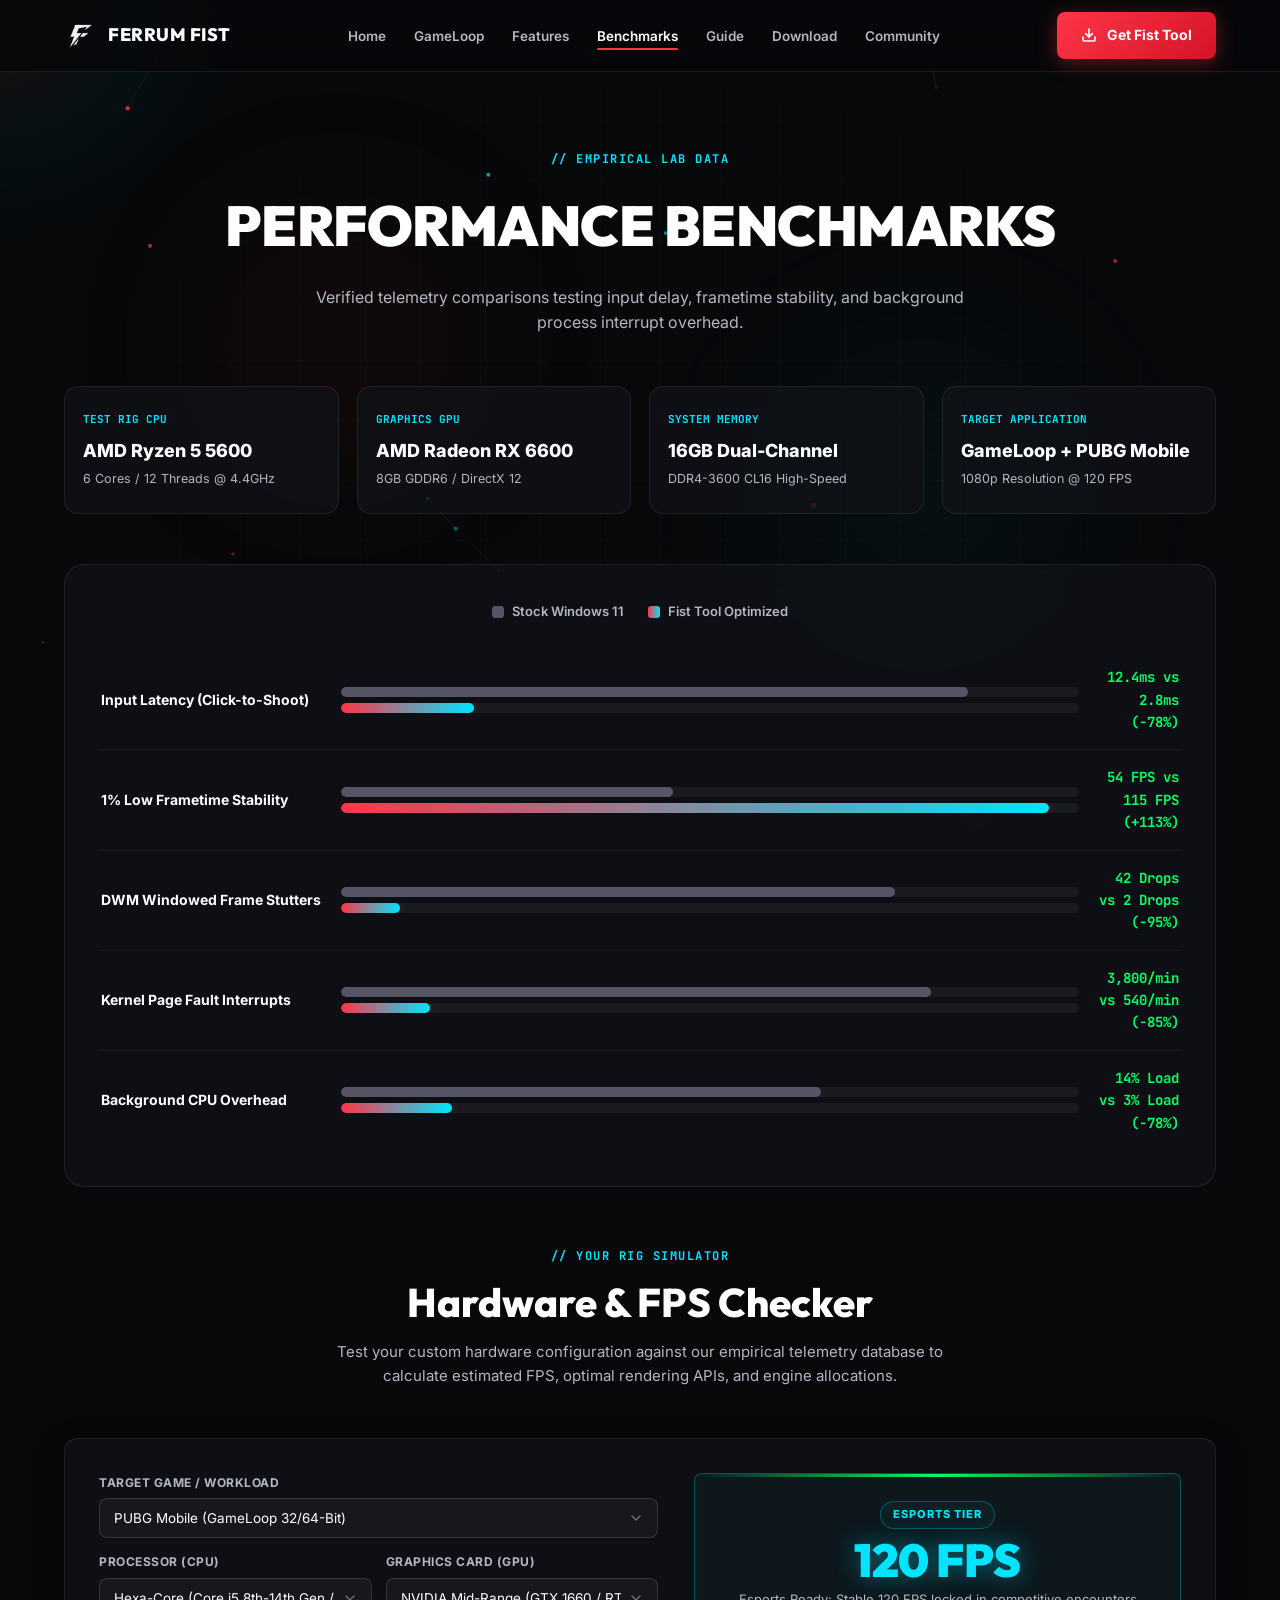
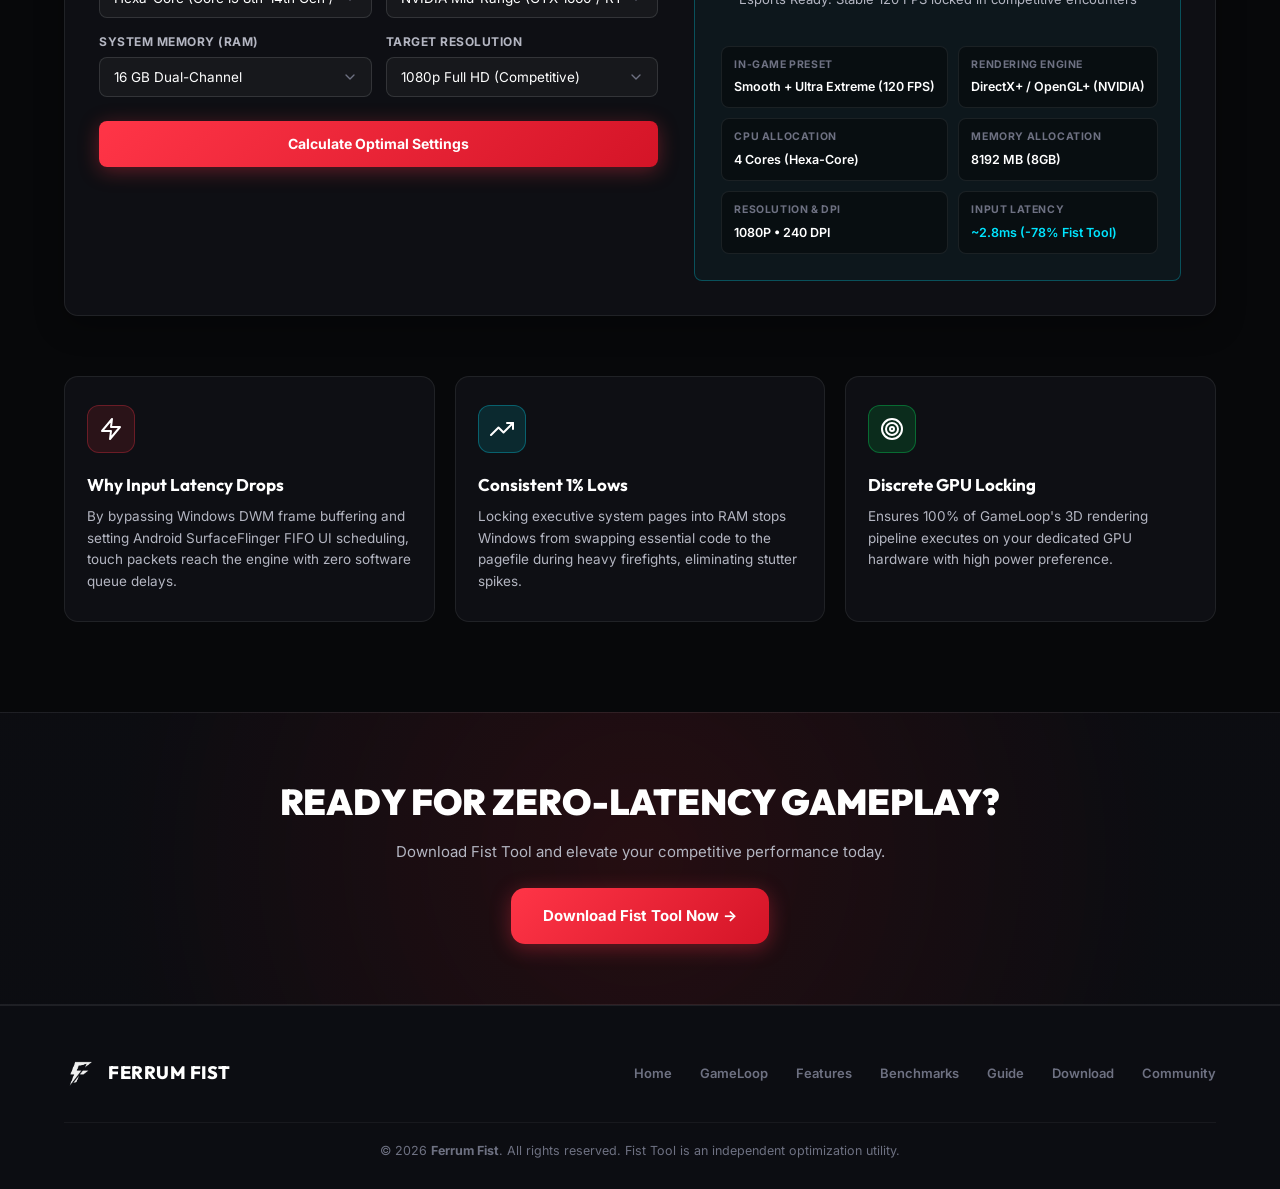
==== commit 9d37c8d2: "feat(website): make hardware and FPS checker universal across games and specs" ====
--- a/website/benchmarks.html
+++ b/website/benchmarks.html
@@ -154,6 +154,130 @@
         </div>
       </div>
 
+      <!-- ================================================================
+           UNIVERSAL HARDWARE & FPS CHECKER
+           ================================================================ -->
+      <section class="hardware-checker-wrapper" id="fps-checker" style="margin: 60px 0;" data-animate="fade-up">
+        <div class="section-header">
+          <span class="section-tag" style="color: var(--color-cyan);">// YOUR RIG SIMULATOR</span>
+          <h2 class="section-title">Hardware & FPS Checker</h2>
+          <p class="section-desc">Test your custom hardware configuration against our empirical telemetry database to calculate estimated FPS, optimal rendering APIs, and engine allocations.</p>
+        </div>
+        
+        <div class="hw-checker-card">
+          <div class="hw-inputs">
+            <div class="hw-inputs-grid">
+              <div class="hw-form-group full-width">
+                <label for="hw-game">Target Game / Workload</label>
+                <div class="select-wrapper">
+                  <select id="hw-game" class="hw-select">
+                    <option value="gameloop" selected>PUBG Mobile (GameLoop 32/64-Bit)</option>
+                    <option value="esports">Competitive Esports (Valorant, CS2, Overwatch 2)</option>
+                    <option value="br">Battle Royale (Apex Legends, Warzone, Fortnite)</option>
+                    <option value="aaa">Open World & AAA (GTA V, Cyberpunk 2077, RDR2)</option>
+                    <option value="general">Windows System Latency & General Gaming</option>
+                  </select>
+                  <svg class="select-icon" width="16" height="16" viewBox="0 0 24 24" fill="none" stroke="currentColor" stroke-width="2" stroke-linecap="round" stroke-linejoin="round"><polyline points="6 9 12 15 18 9"></polyline></svg>
+                </div>
+              </div>
+
+              <div class="hw-form-group">
+                <label for="hw-cpu">Processor (CPU)</label>
+                <div class="select-wrapper">
+                  <select id="hw-cpu" class="hw-select">
+                    <option value="quad">Quad-Core (Core i3 / Ryzen 3 / Older i5)</option>
+                    <option value="hexa" selected>Hexa-Core (Core i5 8th-14th Gen / Ryzen 5)</option>
+                    <option value="octa">Octa-Core (Core i7 / Ryzen 7 / X3D)</option>
+                    <option value="multi">Multi-Core 12+ (Core i9 / Ryzen 9 / Threadripper)</option>
+                  </select>
+                  <svg class="select-icon" width="16" height="16" viewBox="0 0 24 24" fill="none" stroke="currentColor" stroke-width="2" stroke-linecap="round" stroke-linejoin="round"><polyline points="6 9 12 15 18 9"></polyline></svg>
+                </div>
+              </div>
+
+              <div class="hw-form-group">
+                <label for="hw-gpu">Graphics Card (GPU)</label>
+                <div class="select-wrapper">
+                  <select id="hw-gpu" class="hw-select">
+                    <option value="integrated">Integrated (Intel UHD/Iris, AMD Vega)</option>
+                    <option value="entry_nvidia">NVIDIA Entry (GTX 750Ti / 1050 / 1650)</option>
+                    <option value="entry_amd">AMD Entry (RX 460 / 550 / 560 / Vega)</option>
+                    <option value="mid_nvidia" selected>NVIDIA Mid-Range (GTX 1660 / RTX 2060 / 3060)</option>
+                    <option value="mid_amd">AMD Mid-Range (RX 580 / 5500XT / 6600)</option>
+                    <option value="high_nvidia">NVIDIA High-End (RTX 3070 / 4070 / 4080 / 4090)</option>
+                    <option value="high_amd">AMD High-End (RX 6700XT / 7800XT / 7900XTX)</option>
+                  </select>
+                  <svg class="select-icon" width="16" height="16" viewBox="0 0 24 24" fill="none" stroke="currentColor" stroke-width="2" stroke-linecap="round" stroke-linejoin="round"><polyline points="6 9 12 15 18 9"></polyline></svg>
+                </div>
+              </div>
+
+              <div class="hw-form-group">
+                <label for="hw-ram">System Memory (RAM)</label>
+                <div class="select-wrapper">
+                  <select id="hw-ram" class="hw-select">
+                    <option value="8gb">8 GB (or less)</option>
+                    <option value="16gb" selected>16 GB Dual-Channel</option>
+                    <option value="32gb">32 GB+ High-Speed</option>
+                  </select>
+                  <svg class="select-icon" width="16" height="16" viewBox="0 0 24 24" fill="none" stroke="currentColor" stroke-width="2" stroke-linecap="round" stroke-linejoin="round"><polyline points="6 9 12 15 18 9"></polyline></svg>
+                </div>
+              </div>
+
+              <div class="hw-form-group">
+                <label for="hw-res">Target Resolution</label>
+                <div class="select-wrapper">
+                  <select id="hw-res" class="hw-select">
+                    <option value="720p">720p HD (Ultra Smooth)</option>
+                    <option value="1080p" selected>1080p Full HD (Competitive)</option>
+                    <option value="1440p">1440p 2K (High Resolution)</option>
+                    <option value="4k">4K Ultra HD (Heavy Load)</option>
+                  </select>
+                  <svg class="select-icon" width="16" height="16" viewBox="0 0 24 24" fill="none" stroke="currentColor" stroke-width="2" stroke-linecap="round" stroke-linejoin="round"><polyline points="6 9 12 15 18 9"></polyline></svg>
+                </div>
+              </div>
+            </div>
+
+            <div class="hw-btn-wrapper">
+              <button id="hw-check-btn" class="btn btn-primary" style="width: 100%; justify-content: center; height: 46px; margin-top: 8px;">Calculate Optimal Settings</button>
+            </div>
+          </div>
+          
+          <div class="hw-result-box" id="hw-result-box">
+            <div class="hw-res-header">
+              <span class="hw-res-tier-badge" id="hw-res-tier">ESPORTS 120 FPS READY</span>
+              <div class="hw-res-fps" id="hw-res-fps">120 FPS</div>
+              <p class="hw-res-summary" id="hw-res-desc">Smooth + Ultra Extreme • Zero Stutter Guaranteed</p>
+            </div>
+
+            <div class="hw-details-grid">
+              <div class="hw-detail-item">
+                <div class="hw-detail-label">In-Game Preset</div>
+                <div class="hw-detail-val" id="hw-detail-preset">Smooth + 120 FPS</div>
+              </div>
+              <div class="hw-detail-item">
+                <div class="hw-detail-label">Rendering Engine</div>
+                <div class="hw-detail-val" id="hw-detail-engine">DirectX+ / OpenGL+</div>
+              </div>
+              <div class="hw-detail-item">
+                <div class="hw-detail-label">CPU Allocation</div>
+                <div class="hw-detail-val" id="hw-detail-cpu">4 Cores</div>
+              </div>
+              <div class="hw-detail-item">
+                <div class="hw-detail-label">Memory Allocation</div>
+                <div class="hw-detail-val" id="hw-detail-ram">8192 MB (8GB)</div>
+              </div>
+              <div class="hw-detail-item">
+                <div class="hw-detail-label">Resolution & DPI</div>
+                <div class="hw-detail-val" id="hw-detail-dpi">1080p • 240 DPI</div>
+              </div>
+              <div class="hw-detail-item">
+                <div class="hw-detail-label">Input Latency</div>
+                <div class="hw-detail-val" id="hw-detail-latency" style="color: var(--color-green);">~2.8ms (-78%)</div>
+              </div>
+            </div>
+          </div>
+        </div>
+      </section>
+
       <!-- Benchmark Insights Grid -->
       <div class="features-grid" data-animate="fade-up">
         <div class="feature-card">
--- a/website/style.css
+++ b/website/style.css
@@ -1458,31 +1458,46 @@
   .guide-grid { grid-template-columns: 1fr; }
 }
 /* ==========================================================================
-   INTERACTIVE HARDWARE CHECKER
+   UNIVERSAL INTERACTIVE HARDWARE & FPS CHECKER
    ========================================================================== */
 .hw-checker-card {
   background: var(--bg-card);
   border: 1px solid var(--border-subtle);
   border-radius: var(--radius-md);
-  padding: 30px;
+  padding: 34px;
+  display: grid;
+  grid-template-columns: 1.15fr 1fr;
+  gap: 36px;
+  align-items: stretch;
+  box-shadow: 0 10px 30px rgba(0, 0, 0, 0.3);
+  position: relative;
+  overflow: hidden;
+}
+
+.hw-inputs {
+  display: flex;
+  flex-direction: column;
+  gap: 16px;
+}
+
+.hw-inputs-grid {
   display: grid;
   grid-template-columns: 1fr 1fr;
-  gap: 40px;
-  align-items: center;
-}
-
-.hw-inputs {
-  display: flex;
-  flex-direction: column;
-  gap: 16px;
+  gap: 14px;
+}
+
+.hw-form-group.full-width {
+  grid-column: 1 / -1;
 }
 
 .hw-form-group label {
   display: block;
-  font-size: 13px;
-  color: var(--text-secondary);
-  margin-bottom: 8px;
-  font-weight: 600;
+  font-size: 12px;
+  text-transform: uppercase;
+  letter-spacing: 0.5px;
+  color: var(--text-secondary);
+  margin-bottom: 6px;
+  font-weight: 700;
 }
 
 .select-wrapper {
@@ -1492,13 +1507,13 @@
 .hw-select {
   width: 100%;
   appearance: none;
-  background: rgba(255, 255, 255, 0.05);
-  border: 1px solid rgba(255, 255, 255, 0.15);
+  background: rgba(255, 255, 255, 0.04);
+  border: 1px solid rgba(255, 255, 255, 0.12);
   color: #fff;
-  padding: 12px 16px;
+  padding: 11px 36px 11px 14px;
   border-radius: var(--radius-sm);
   font-family: var(--font-sans);
-  font-size: 14px;
+  font-size: 13.5px;
   cursor: url('assets/cursor-pointer.svg') 16 16, pointer;
   transition: var(--transition-fast);
 }
@@ -1506,31 +1521,36 @@
 .hw-select:focus {
   outline: none;
   border-color: var(--color-cyan);
-  box-shadow: 0 0 10px rgba(0, 229, 255, 0.2);
+  box-shadow: 0 0 12px rgba(0, 229, 255, 0.25);
+  background: rgba(255, 255, 255, 0.07);
+}
+
+.hw-select option {
+  background: #0d0e14;
+  color: #fff;
+  padding: 10px;
 }
 
 .select-icon {
   position: absolute;
-  right: 16px;
+  right: 14px;
   top: 50%;
   transform: translateY(-50%);
-  color: var(--text-secondary);
+  color: var(--text-muted);
   pointer-events: none;
 }
 
 .hw-result-box {
-  background: rgba(0, 255, 102, 0.05);
-  border: 1px solid rgba(0, 255, 102, 0.3);
+  background: rgba(0, 255, 102, 0.04);
+  border: 1px solid rgba(0, 255, 102, 0.25);
   border-radius: var(--radius-sm);
-  padding: 30px;
-  text-align: center;
-  height: 100%;
+  padding: 26px;
   display: flex;
   flex-direction: column;
-  justify-content: center;
+  justify-content: space-between;
   position: relative;
   overflow: hidden;
-  transition: all 0.3s ease;
+  transition: all 0.3s cubic-bezier(0.16, 1, 0.3, 1);
 }
 
 .hw-result-box::before {
@@ -1539,11 +1559,96 @@
   top: 0; left: 0;
   width: 100%; height: 3px;
   background: linear-gradient(90deg, transparent, var(--color-green), transparent);
-}
-
-@media (max-width: 768px) {
-  .hw-checker-card { grid-template-columns: 1fr; gap: 20px; }
-  .hw-result-box { padding: 20px; }
+  transition: all 0.3s ease;
+}
+
+.hw-res-header {
+  text-align: center;
+  margin-bottom: 20px;
+}
+
+.hw-res-tier-badge {
+  display: inline-block;
+  padding: 4px 12px;
+  border-radius: 20px;
+  font-size: 11px;
+  font-weight: 800;
+  text-transform: uppercase;
+  letter-spacing: 1px;
+  margin-bottom: 8px;
+  background: rgba(0, 255, 102, 0.12);
+  color: var(--color-green);
+  border: 1px solid rgba(0, 255, 102, 0.3);
+}
+
+.hw-res-fps {
+  font-size: 46px;
+  font-weight: 900;
+  font-family: var(--font-display);
+  color: var(--color-green);
+  line-height: 1;
+  margin-bottom: 6px;
+  text-shadow: 0 0 25px rgba(0, 255, 102, 0.45);
+  letter-spacing: -0.5px;
+}
+
+.hw-res-summary {
+  font-size: 13px;
+  color: var(--text-secondary);
+  margin-bottom: 0;
+}
+
+.hw-details-grid {
+  display: grid;
+  grid-template-columns: 1fr 1fr;
+  gap: 10px;
+  margin-top: 16px;
+}
+
+.hw-detail-item {
+  background: rgba(0, 0, 0, 0.35);
+  border: 1px solid rgba(255, 255, 255, 0.08);
+  border-radius: var(--radius-sm);
+  padding: 10px 12px;
+  text-align: left;
+}
+
+.hw-detail-label {
+  font-size: 10.5px;
+  text-transform: uppercase;
+  letter-spacing: 0.6px;
+  color: var(--text-muted);
+  font-weight: 700;
+  margin-bottom: 4px;
+}
+
+.hw-detail-val {
+  font-size: 12.5px;
+  font-weight: 600;
+  color: #fff;
+  white-space: nowrap;
+  overflow: hidden;
+  text-overflow: ellipsis;
+}
+
+@media (max-width: 900px) {
+  .hw-checker-card {
+    grid-template-columns: 1fr;
+    gap: 24px;
+    padding: 24px;
+  }
+}
+
+@media (max-width: 580px) {
+  .hw-inputs-grid {
+    grid-template-columns: 1fr;
+  }
+  .hw-details-grid {
+    grid-template-columns: 1fr;
+  }
+  .hw-res-fps {
+    font-size: 38px;
+  }
 }
 
 /* ==========================================================================
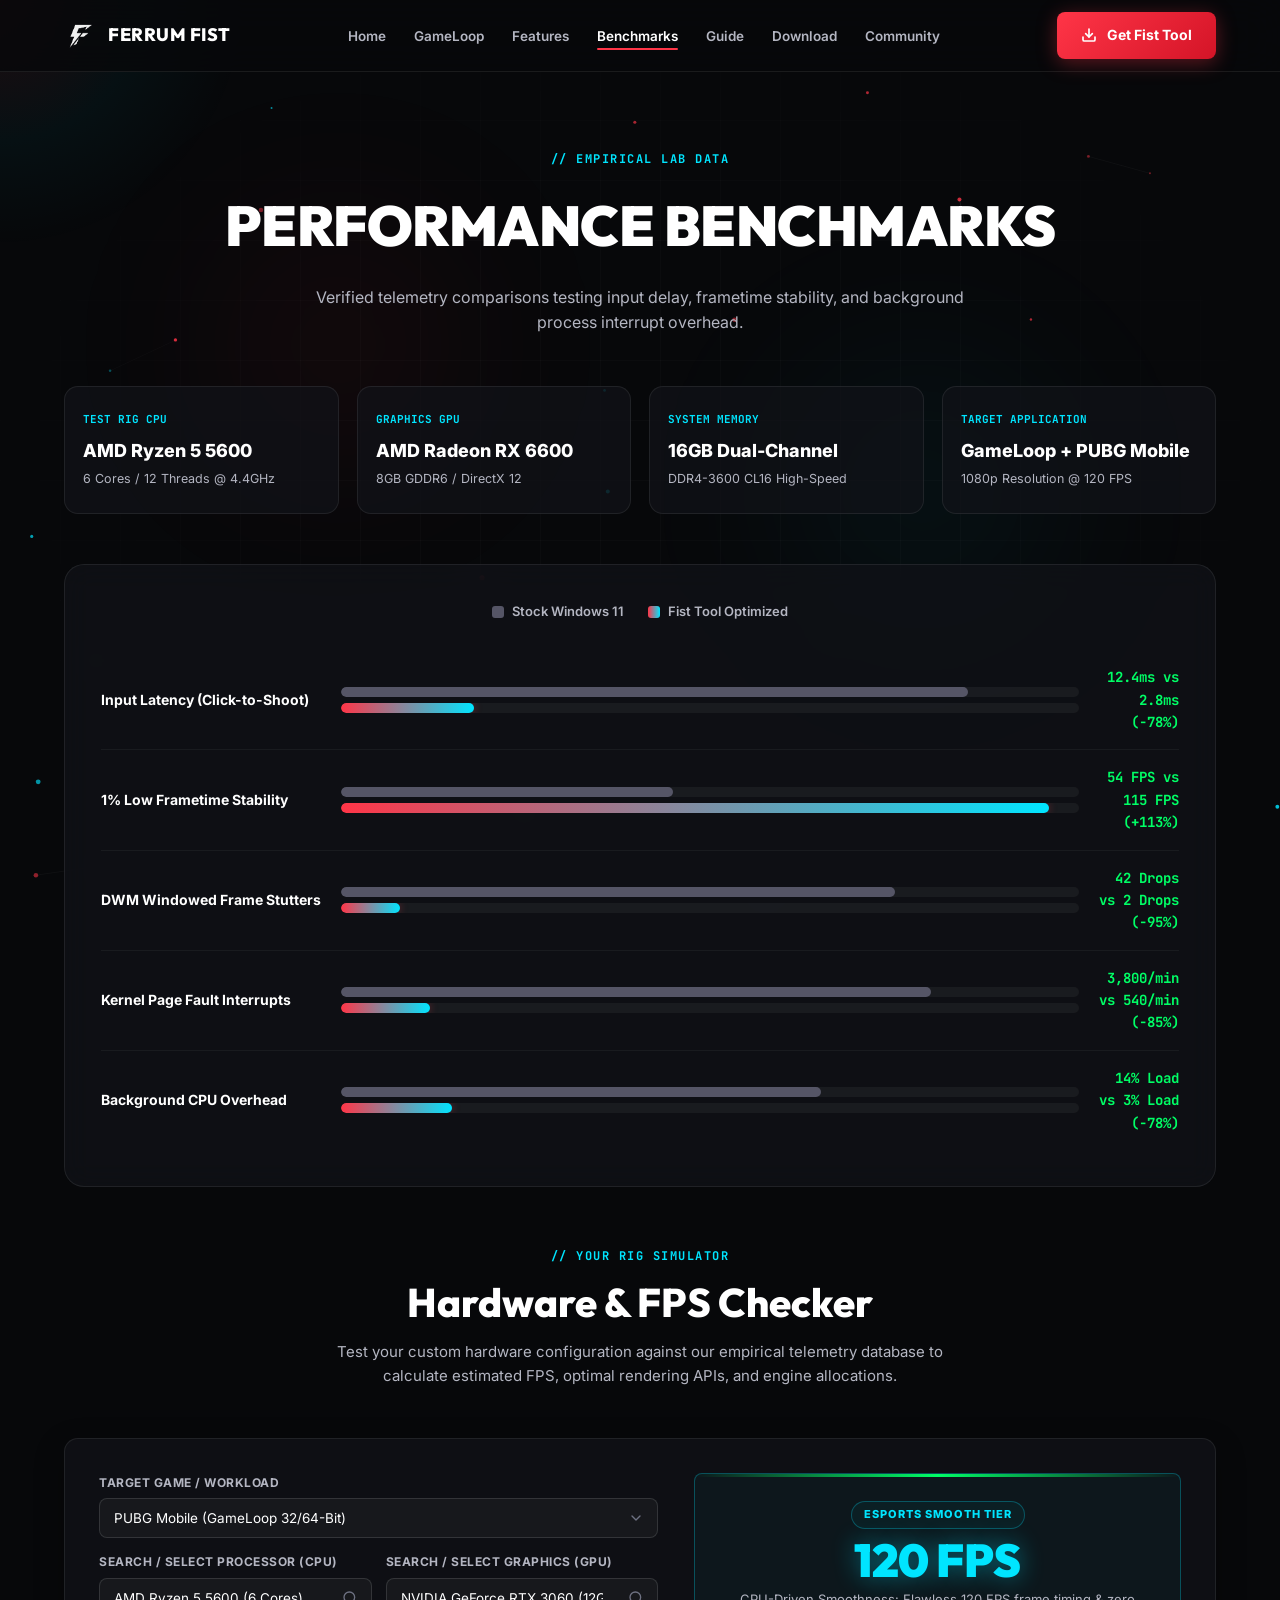
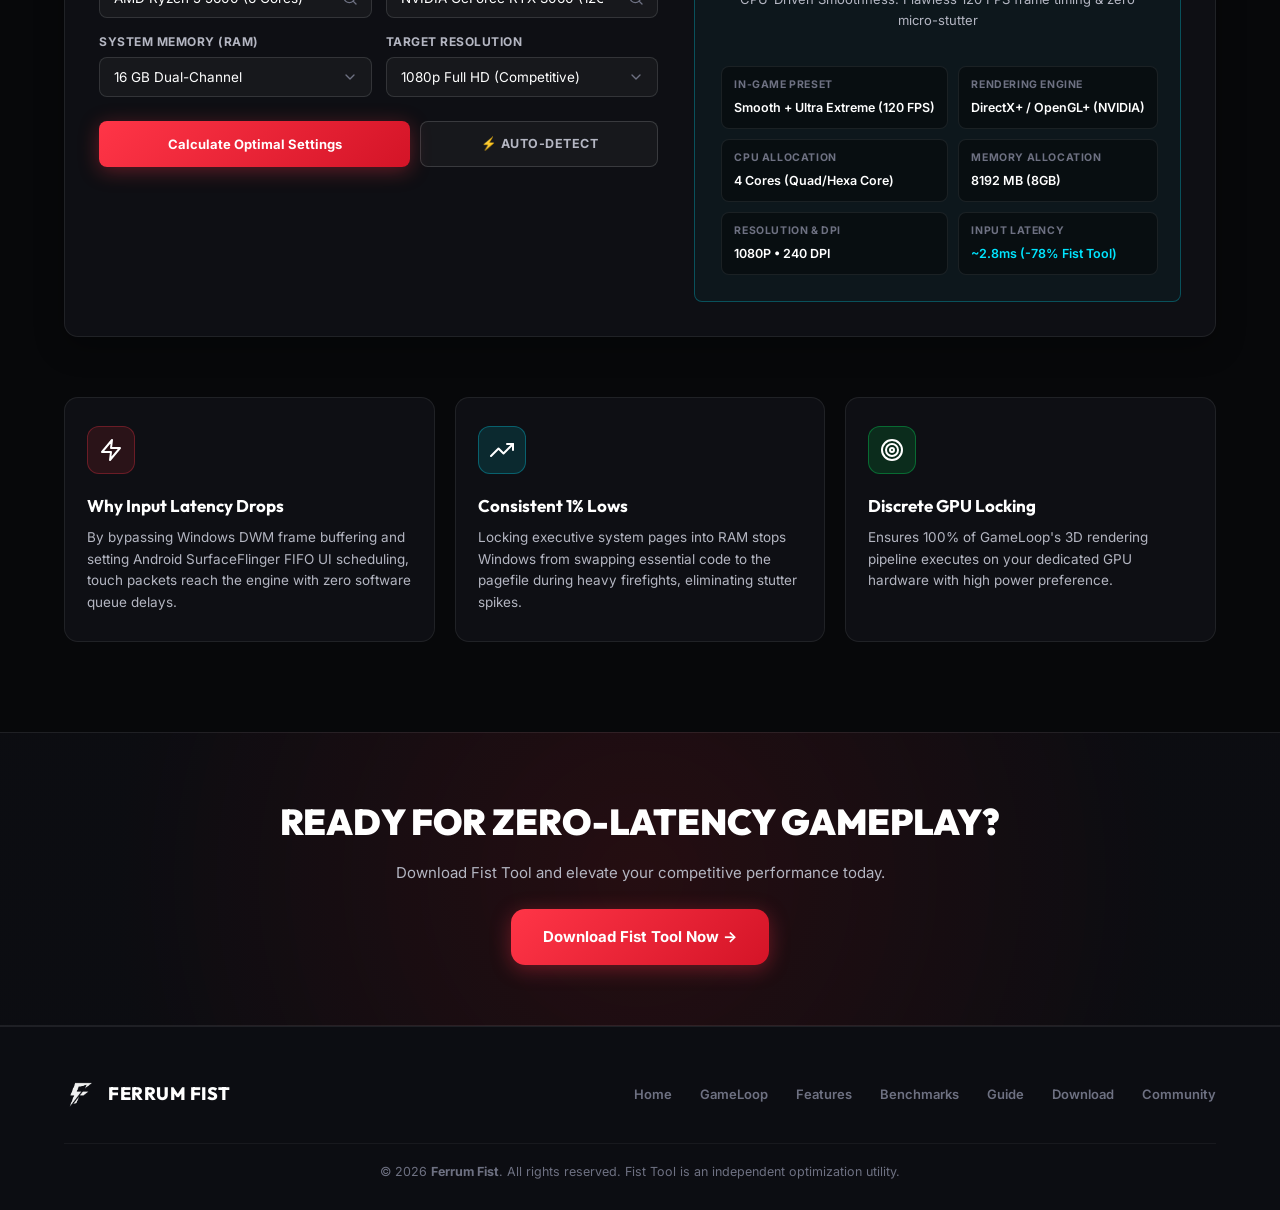
==== commit 97afff1b: "feat(website): universal hardware database with model search and 1-click auto-detect" ====
--- a/website/benchmarks.html
+++ b/website/benchmarks.html
@@ -182,31 +182,20 @@
               </div>
 
               <div class="hw-form-group">
-                <label for="hw-cpu">Processor (CPU)</label>
-                <div class="select-wrapper">
-                  <select id="hw-cpu" class="hw-select">
-                    <option value="quad">Quad-Core (Core i3 / Ryzen 3 / Older i5)</option>
-                    <option value="hexa" selected>Hexa-Core (Core i5 8th-14th Gen / Ryzen 5)</option>
-                    <option value="octa">Octa-Core (Core i7 / Ryzen 7 / X3D)</option>
-                    <option value="multi">Multi-Core 12+ (Core i9 / Ryzen 9 / Threadripper)</option>
-                  </select>
-                  <svg class="select-icon" width="16" height="16" viewBox="0 0 24 24" fill="none" stroke="currentColor" stroke-width="2" stroke-linecap="round" stroke-linejoin="round"><polyline points="6 9 12 15 18 9"></polyline></svg>
+                <label for="hw-cpu">Search / Select Processor (CPU)</label>
+                <div class="select-wrapper">
+                  <input type="text" id="hw-cpu" class="hw-select hw-search-input" list="hw-cpu-list" placeholder="Search CPU (e.g. i5-12400F, Ryzen 5 5600)..." value="AMD Ryzen 5 5600 (6 Cores)" autocomplete="off">
+                  <datalist id="hw-cpu-list"></datalist>
+                  <svg class="select-icon" width="16" height="16" viewBox="0 0 24 24" fill="none" stroke="currentColor" stroke-width="2" stroke-linecap="round" stroke-linejoin="round"><circle cx="11" cy="11" r="8"/><line x1="21" y1="21" x2="16.65" y2="16.65"/></svg>
                 </div>
               </div>
 
               <div class="hw-form-group">
-                <label for="hw-gpu">Graphics Card (GPU)</label>
-                <div class="select-wrapper">
-                  <select id="hw-gpu" class="hw-select">
-                    <option value="integrated">Integrated (Intel UHD/Iris, AMD Vega)</option>
-                    <option value="entry_nvidia">NVIDIA Entry (GTX 750Ti / 1050 / 1650)</option>
-                    <option value="entry_amd">AMD Entry (RX 460 / 550 / 560 / Vega)</option>
-                    <option value="mid_nvidia" selected>NVIDIA Mid-Range (GTX 1660 / RTX 2060 / 3060)</option>
-                    <option value="mid_amd">AMD Mid-Range (RX 580 / 5500XT / 6600)</option>
-                    <option value="high_nvidia">NVIDIA High-End (RTX 3070 / 4070 / 4080 / 4090)</option>
-                    <option value="high_amd">AMD High-End (RX 6700XT / 7800XT / 7900XTX)</option>
-                  </select>
-                  <svg class="select-icon" width="16" height="16" viewBox="0 0 24 24" fill="none" stroke="currentColor" stroke-width="2" stroke-linecap="round" stroke-linejoin="round"><polyline points="6 9 12 15 18 9"></polyline></svg>
+                <label for="hw-gpu">Search / Select Graphics (GPU)</label>
+                <div class="select-wrapper">
+                  <input type="text" id="hw-gpu" class="hw-select hw-search-input" list="hw-gpu-list" placeholder="Search GPU (e.g. RTX 3060, GTX 1650, RX 6600)..." value="NVIDIA GeForce RTX 3060 (12GB)" autocomplete="off">
+                  <datalist id="hw-gpu-list"></datalist>
+                  <svg class="select-icon" width="16" height="16" viewBox="0 0 24 24" fill="none" stroke="currentColor" stroke-width="2" stroke-linecap="round" stroke-linejoin="round"><circle cx="11" cy="11" r="8"/><line x1="21" y1="21" x2="16.65" y2="16.65"/></svg>
                 </div>
               </div>
 
@@ -237,7 +226,8 @@
             </div>
 
             <div class="hw-btn-wrapper">
-              <button id="hw-check-btn" class="btn btn-primary" style="width: 100%; justify-content: center; height: 46px; margin-top: 8px;">Calculate Optimal Settings</button>
+              <button id="hw-check-btn" class="btn btn-primary">Calculate Optimal Settings</button>
+              <button id="hw-autodetect-btn" type="button" class="btn btn-detect" title="Auto-detect hardware from browser">⚡ Auto-Detect</button>
             </div>
           </div>
           
--- a/website/style.css
+++ b/website/style.css
@@ -1540,6 +1540,46 @@
   pointer-events: none;
 }
 
+.hw-btn-wrapper {
+  display: flex;
+  gap: 10px;
+  margin-top: 8px;
+}
+
+.hw-btn-wrapper .btn {
+  height: 46px;
+  justify-content: center;
+  font-size: 13px;
+}
+
+.hw-btn-wrapper .btn-primary {
+  flex: 1.4;
+}
+
+.hw-btn-wrapper .btn-detect {
+  flex: 1;
+  background: rgba(255, 255, 255, 0.04);
+  border: 1px solid rgba(255, 255, 255, 0.15);
+  color: var(--text-secondary);
+  font-size: 12.5px;
+  font-weight: 700;
+  text-transform: uppercase;
+  letter-spacing: 0.5px;
+  display: inline-flex;
+  align-items: center;
+  gap: 6px;
+  border-radius: var(--radius-sm);
+  cursor: url('assets/cursor-pointer.svg') 16 16, pointer;
+  transition: var(--transition-fast);
+}
+
+.hw-btn-wrapper .btn-detect:hover {
+  background: rgba(0, 229, 255, 0.1);
+  border-color: var(--color-cyan);
+  color: var(--color-cyan);
+  box-shadow: 0 0 15px rgba(0, 229, 255, 0.25);
+}
+
 .hw-result-box {
   background: rgba(0, 255, 102, 0.04);
   border: 1px solid rgba(0, 255, 102, 0.25);
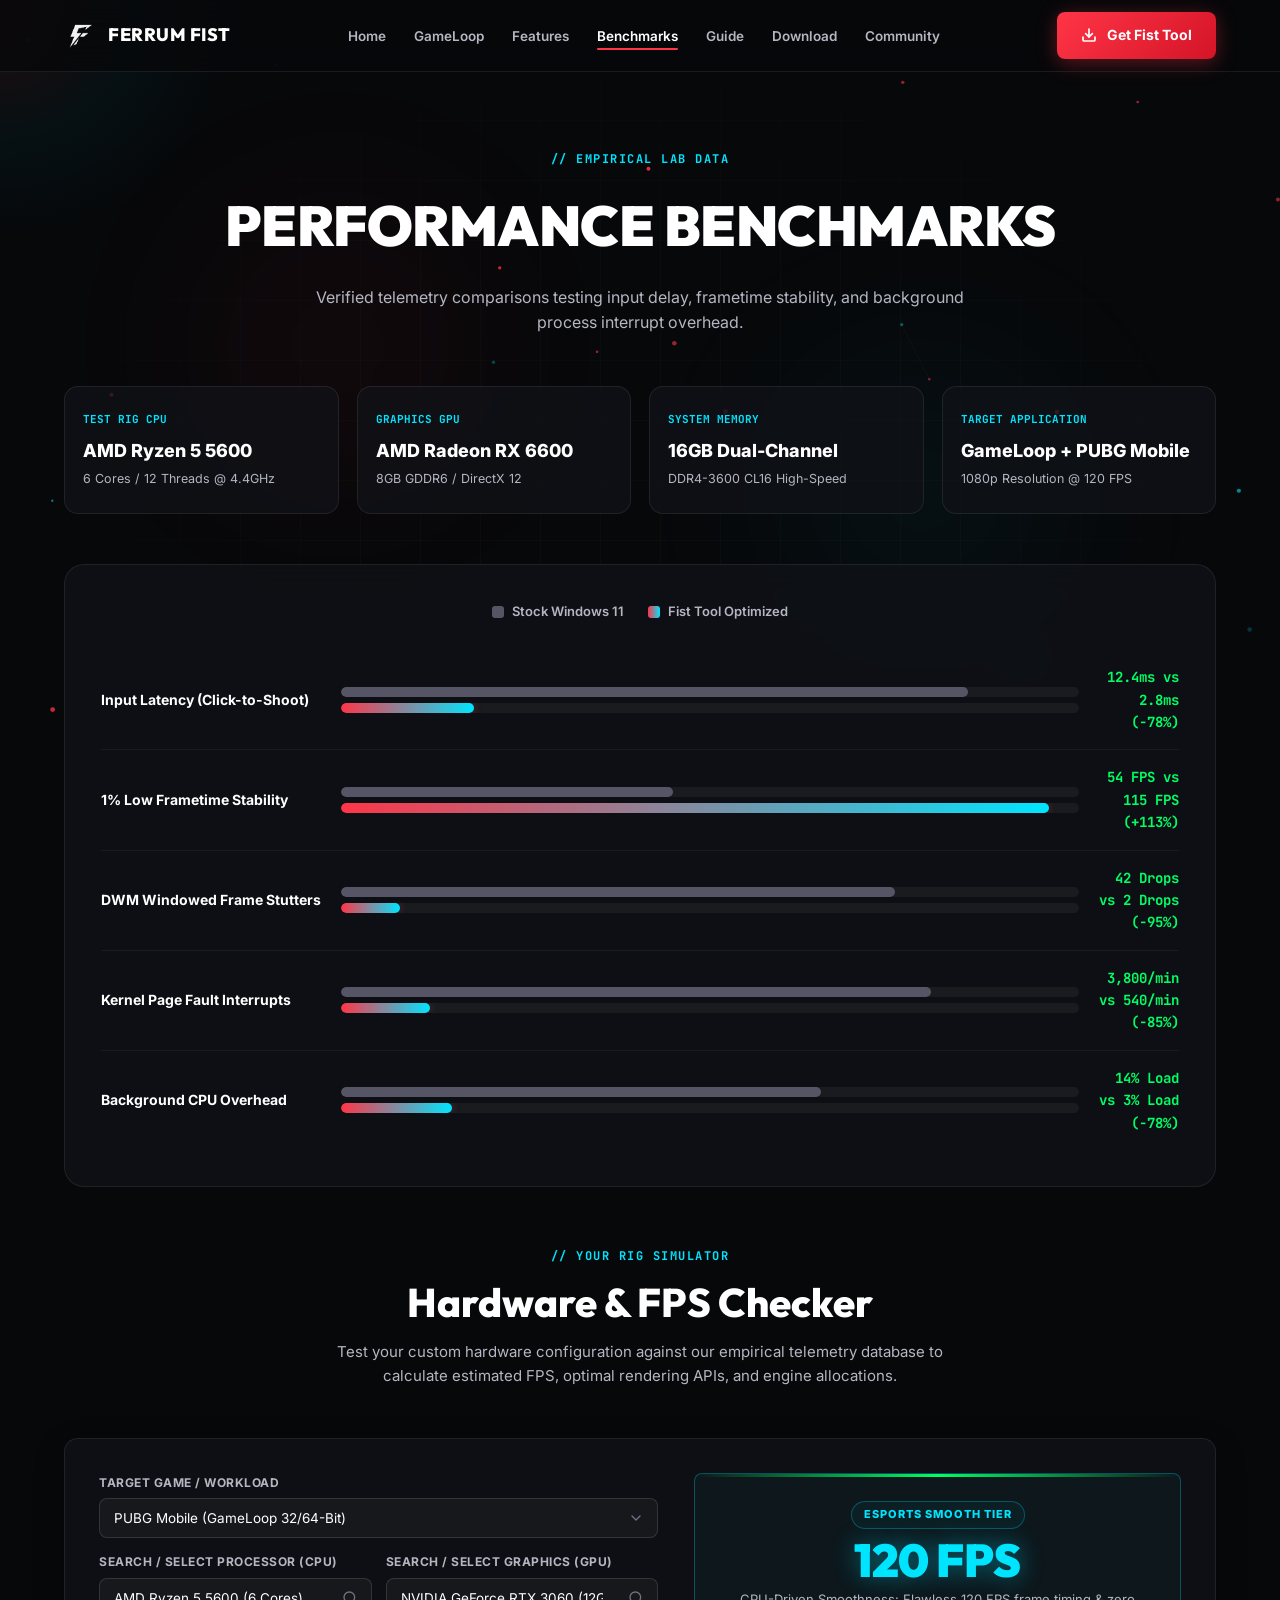
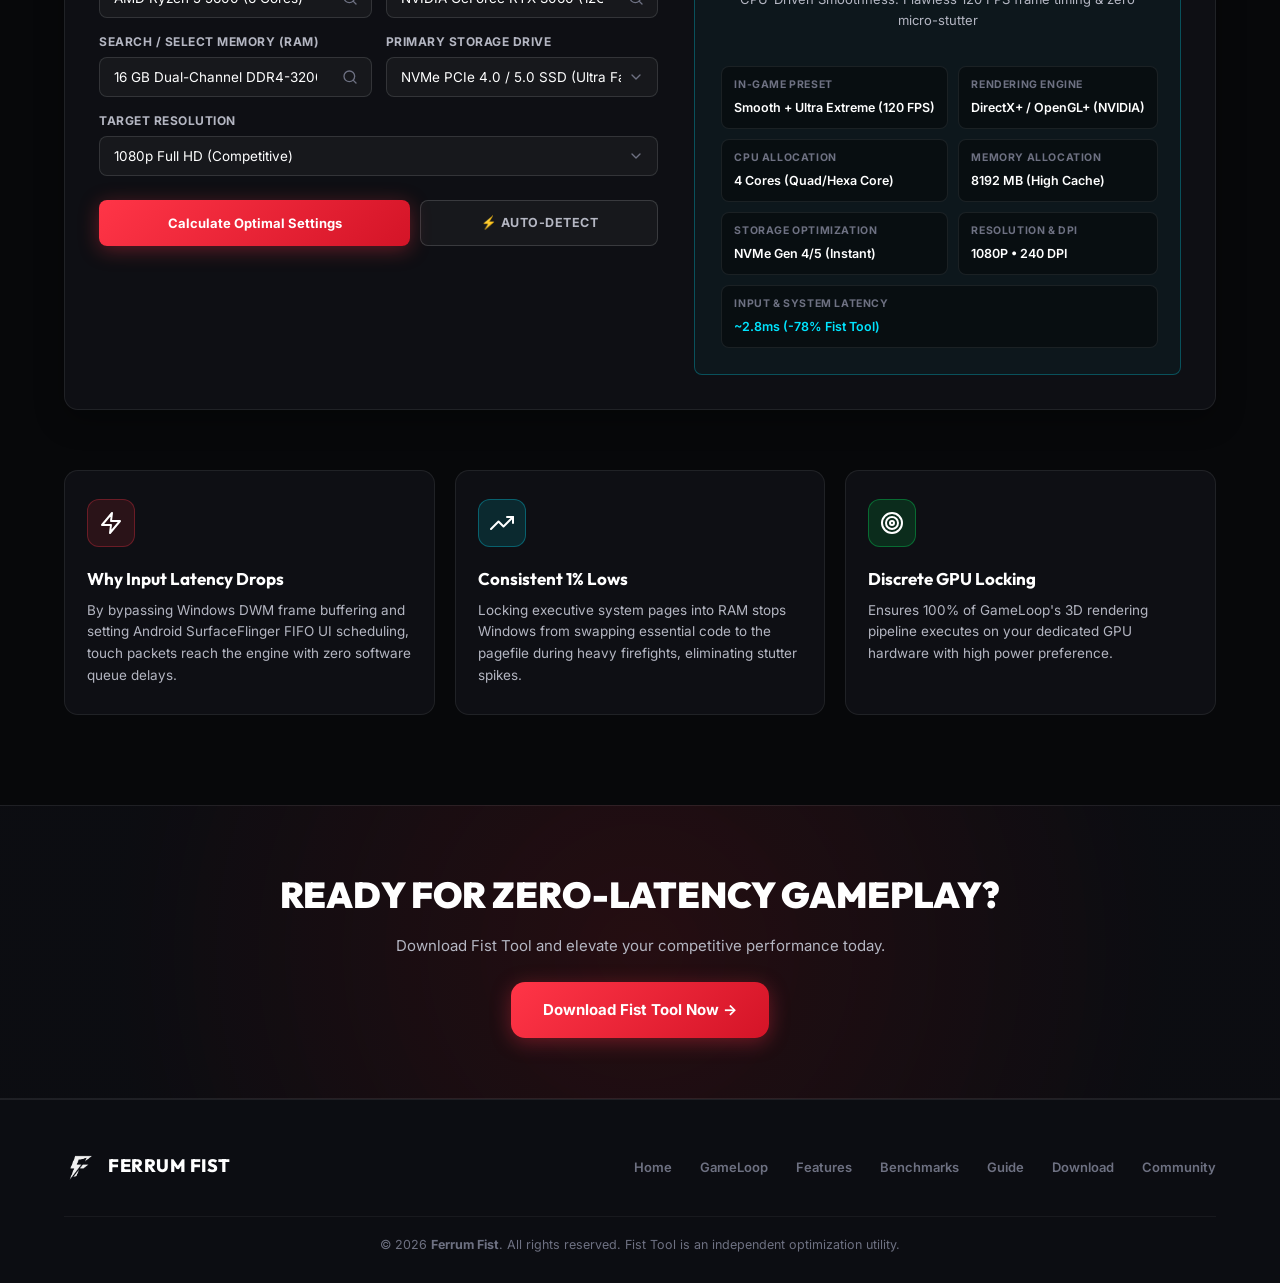
==== commit c6bdfde6: "feat(hardware): expand universal hardware database to all CPUs, GPUs, Memory & Storage tiers with re" ====
--- a/website/benchmarks.html
+++ b/website/benchmarks.html
@@ -199,31 +199,41 @@
                 </div>
               </div>
 
-              <div class="hw-form-group">
-                <label for="hw-ram">System Memory (RAM)</label>
-                <div class="select-wrapper">
-                  <select id="hw-ram" class="hw-select">
-                    <option value="8gb">8 GB (or less)</option>
-                    <option value="16gb" selected>16 GB Dual-Channel</option>
-                    <option value="32gb">32 GB+ High-Speed</option>
-                  </select>
-                  <svg class="select-icon" width="16" height="16" viewBox="0 0 24 24" fill="none" stroke="currentColor" stroke-width="2" stroke-linecap="round" stroke-linejoin="round"><polyline points="6 9 12 15 18 9"></polyline></svg>
-                </div>
-              </div>
-
-              <div class="hw-form-group">
-                <label for="hw-res">Target Resolution</label>
-                <div class="select-wrapper">
-                  <select id="hw-res" class="hw-select">
-                    <option value="720p">720p HD (Ultra Smooth)</option>
-                    <option value="1080p" selected>1080p Full HD (Competitive)</option>
-                    <option value="1440p">1440p 2K (High Resolution)</option>
-                    <option value="4k">4K Ultra HD (Heavy Load)</option>
-                  </select>
-                  <svg class="select-icon" width="16" height="16" viewBox="0 0 24 24" fill="none" stroke="currentColor" stroke-width="2" stroke-linecap="round" stroke-linejoin="round"><polyline points="6 9 12 15 18 9"></polyline></svg>
-                </div>
-              </div>
-            </div>
+                          <div class="hw-form-group">
+              <label for="hw-ram">Search / Select Memory (RAM)</label>
+              <div class="select-wrapper">
+                <input type="text" id="hw-ram" class="hw-select hw-search-input" list="hw-ram-list" placeholder="Search / Select RAM (e.g. 16 GB Dual-Channel)..." value="16 GB Dual-Channel DDR4-3200 / DDR5-5200 (Recommended)" autocomplete="off">
+                <datalist id="hw-ram-list"></datalist>
+                <svg class="select-icon" width="16" height="16" viewBox="0 0 24 24" fill="none" stroke="currentColor" stroke-width="2" stroke-linecap="round" stroke-linejoin="round"><circle cx="11" cy="11" r="8"/><line x1="21" y1="21" x2="16.65" y2="16.65"/></svg>
+              </div>
+            </div>
+
+            <div class="hw-form-group">
+              <label for="hw-storage">Primary Storage Drive</label>
+              <div class="select-wrapper">
+                <select id="hw-storage" class="hw-select">
+                  <option value="nvme_gen4" selected>NVMe PCIe 4.0 / 5.0 SSD (Ultra Fast)</option>
+                  <option value="nvme_gen3">NVMe PCIe 3.0 SSD (Fast Streaming)</option>
+                  <option value="sata_ssd">2.5" SATA III SSD (Standard Solid State)</option>
+                  <option value="hdd">Mechanical HDD (7200 / 5400 RPM)</option>
+                </select>
+                <svg class="select-icon" width="16" height="16" viewBox="0 0 24 24" fill="none" stroke="currentColor" stroke-width="2" stroke-linecap="round" stroke-linejoin="round"><polyline points="6 9 12 15 18 9"></polyline></svg>
+              </div>
+            </div>
+
+            <div class="hw-form-group full-width">
+              <label for="hw-res">Target Resolution</label>
+              <div class="select-wrapper">
+                <select id="hw-res" class="hw-select">
+                  <option value="720p">720p HD (Ultra Smooth)</option>
+                  <option value="1080p" selected>1080p Full HD (Competitive)</option>
+                  <option value="1440p">1440p 2K (High Resolution)</option>
+                  <option value="4k">4K Ultra HD (Heavy Load)</option>
+                </select>
+                <svg class="select-icon" width="16" height="16" viewBox="0 0 24 24" fill="none" stroke="currentColor" stroke-width="2" stroke-linecap="round" stroke-linejoin="round"><polyline points="6 9 12 15 18 9"></polyline></svg>
+              </div>
+            </div>
+          </div>
 
             <div class="hw-btn-wrapper">
               <button id="hw-check-btn" class="btn btn-primary">Calculate Optimal Settings</button>
@@ -238,32 +248,36 @@
               <p class="hw-res-summary" id="hw-res-desc">Smooth + Ultra Extreme • Zero Stutter Guaranteed</p>
             </div>
 
-            <div class="hw-details-grid">
-              <div class="hw-detail-item">
-                <div class="hw-detail-label">In-Game Preset</div>
-                <div class="hw-detail-val" id="hw-detail-preset">Smooth + 120 FPS</div>
-              </div>
-              <div class="hw-detail-item">
-                <div class="hw-detail-label">Rendering Engine</div>
-                <div class="hw-detail-val" id="hw-detail-engine">DirectX+ / OpenGL+</div>
-              </div>
-              <div class="hw-detail-item">
-                <div class="hw-detail-label">CPU Allocation</div>
-                <div class="hw-detail-val" id="hw-detail-cpu">4 Cores</div>
-              </div>
-              <div class="hw-detail-item">
-                <div class="hw-detail-label">Memory Allocation</div>
-                <div class="hw-detail-val" id="hw-detail-ram">8192 MB (8GB)</div>
-              </div>
-              <div class="hw-detail-item">
-                <div class="hw-detail-label">Resolution & DPI</div>
-                <div class="hw-detail-val" id="hw-detail-dpi">1080p • 240 DPI</div>
-              </div>
-              <div class="hw-detail-item">
-                <div class="hw-detail-label">Input Latency</div>
-                <div class="hw-detail-val" id="hw-detail-latency" style="color: var(--color-green);">~2.8ms (-78%)</div>
-              </div>
-            </div>
+                      <div class="hw-details-grid">
+            <div class="hw-detail-item">
+              <div class="hw-detail-label">In-Game Preset</div>
+              <div class="hw-detail-val" id="hw-detail-preset">Smooth + 120 FPS</div>
+            </div>
+            <div class="hw-detail-item">
+              <div class="hw-detail-label">Rendering Engine</div>
+              <div class="hw-detail-val" id="hw-detail-engine">DirectX+ / OpenGL+</div>
+            </div>
+            <div class="hw-detail-item">
+              <div class="hw-detail-label">CPU Allocation</div>
+              <div class="hw-detail-val" id="hw-detail-cpu">4 Cores</div>
+            </div>
+            <div class="hw-detail-item">
+              <div class="hw-detail-label">Memory Allocation</div>
+              <div class="hw-detail-val" id="hw-detail-ram">8192 MB (8GB)</div>
+            </div>
+            <div class="hw-detail-item">
+              <div class="hw-detail-label">Storage Optimization</div>
+              <div class="hw-detail-val" id="hw-detail-storage">NVMe Gen 4/5 (Instant)</div>
+            </div>
+            <div class="hw-detail-item">
+              <div class="hw-detail-label">Resolution & DPI</div>
+              <div class="hw-detail-val" id="hw-detail-dpi">1080p • 240 DPI</div>
+            </div>
+            <div class="hw-detail-item full-width">
+              <div class="hw-detail-label">Input & System Latency</div>
+              <div class="hw-detail-val" id="hw-detail-latency" style="color: var(--color-cyan);">~2.8ms (-78% Fist Tool)</div>
+            </div>
+          </div>
           </div>
         </div>
       </section>
--- a/website/style.css
+++ b/website/style.css
@@ -1653,6 +1653,10 @@
   text-align: left;
 }
 
+.hw-detail-item.full-width {
+  grid-column: 1 / -1;
+}
+
 .hw-detail-label {
   font-size: 10.5px;
   text-transform: uppercase;
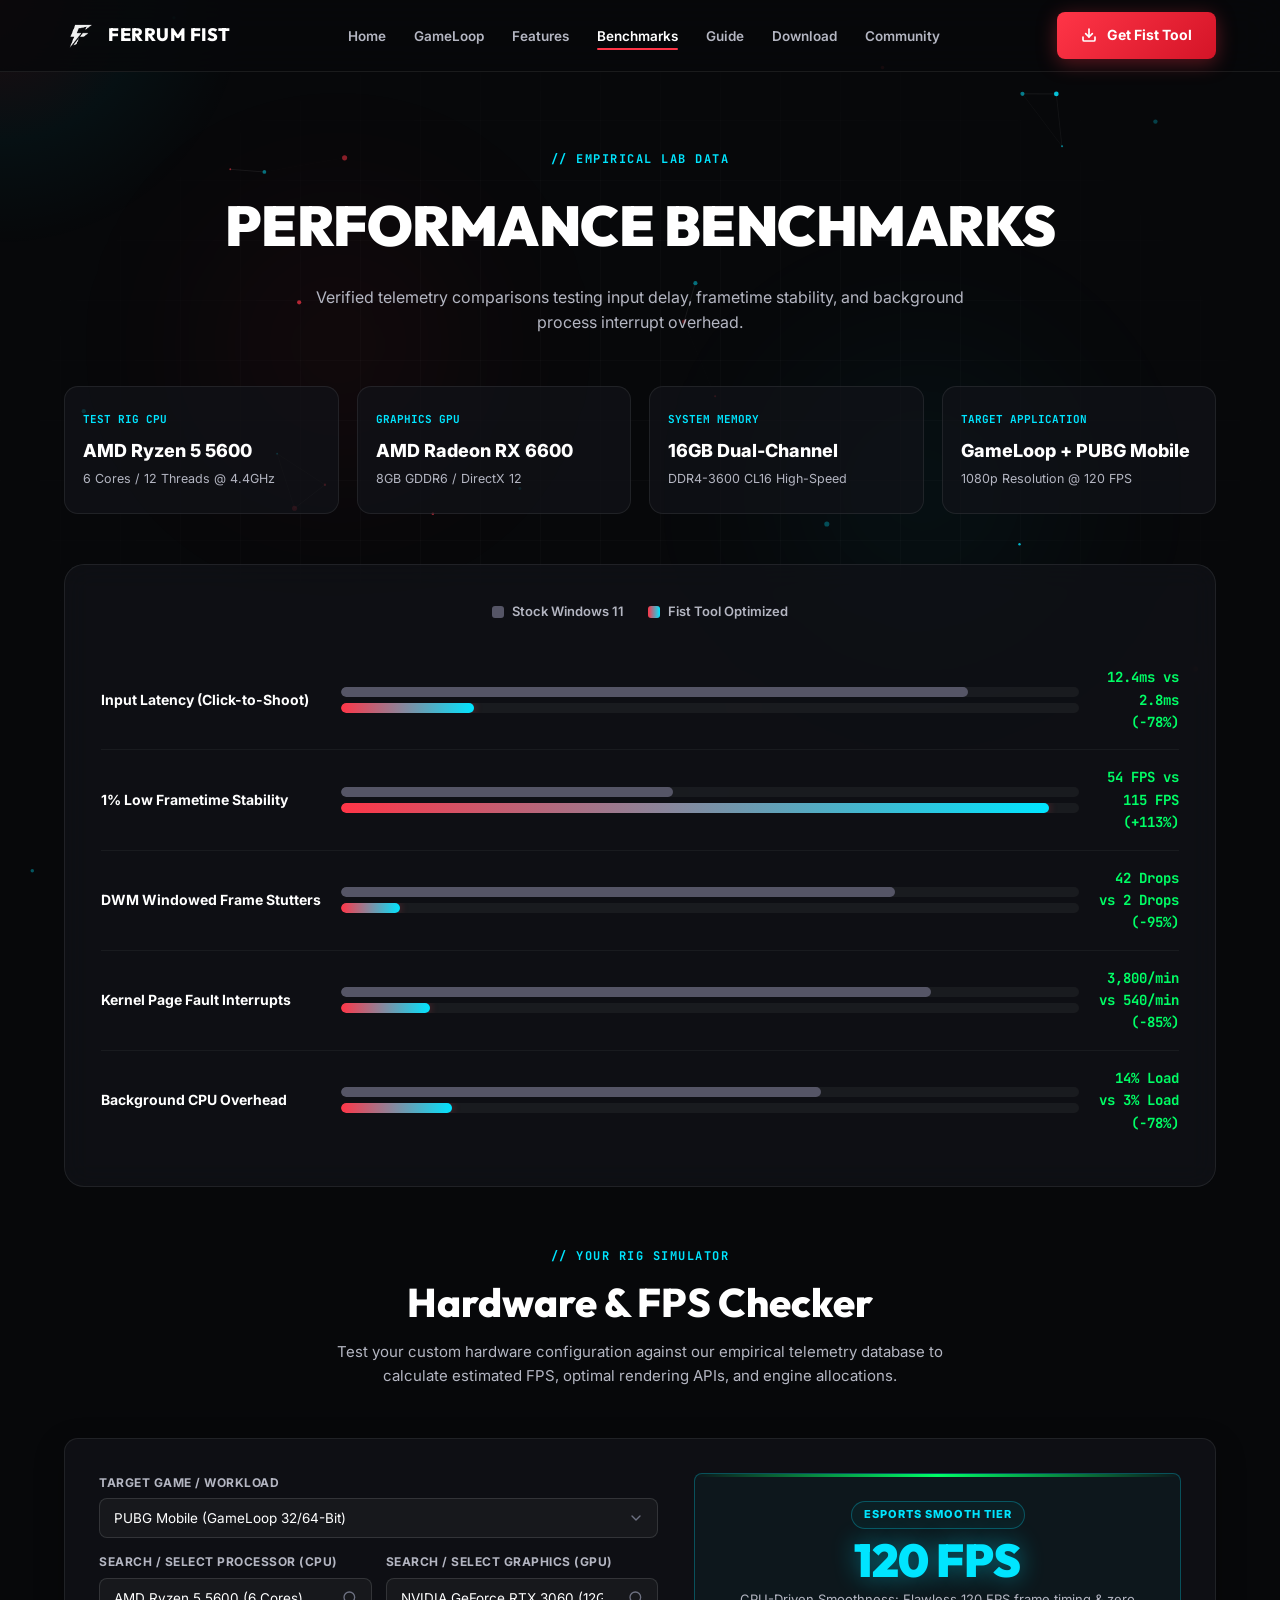
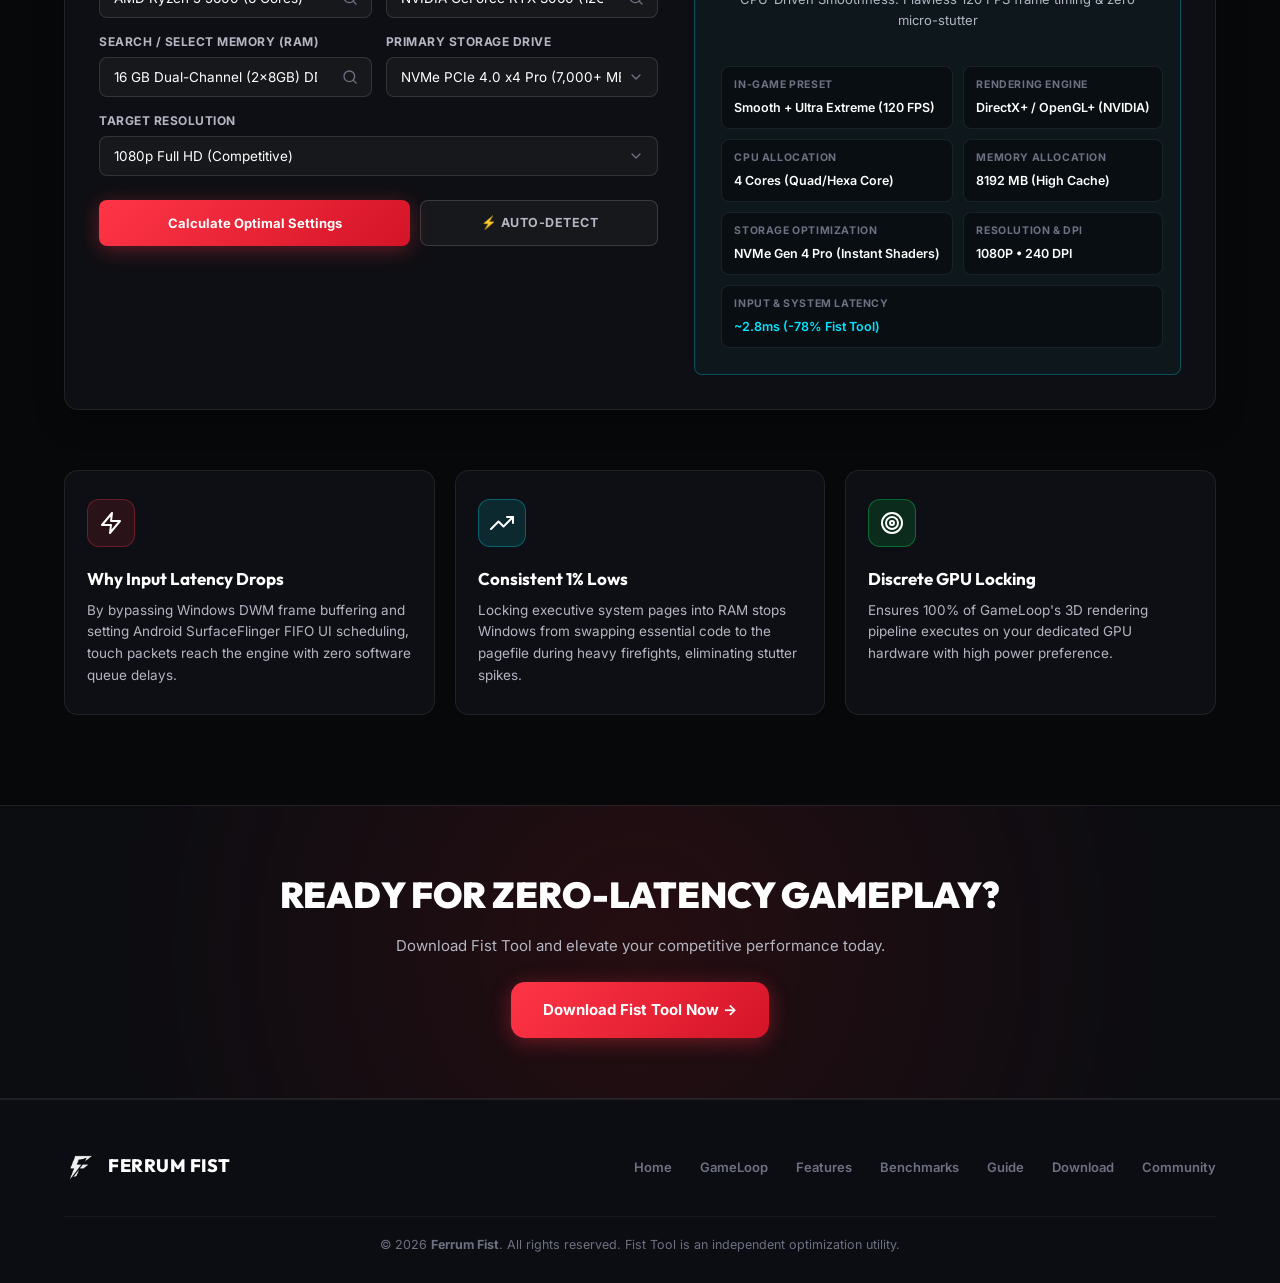
==== commit 21c23b76: "feat(hardware): fix auto-detect with WebGL vendor filtering, disk I/O benchmark, add 38 RAM tiers & " ====
--- a/website/benchmarks.html
+++ b/website/benchmarks.html
@@ -202,7 +202,7 @@
                           <div class="hw-form-group">
               <label for="hw-ram">Search / Select Memory (RAM)</label>
               <div class="select-wrapper">
-                <input type="text" id="hw-ram" class="hw-select hw-search-input" list="hw-ram-list" placeholder="Search / Select RAM (e.g. 16 GB Dual-Channel)..." value="16 GB Dual-Channel DDR4-3200 / DDR5-5200 (Recommended)" autocomplete="off">
+                <input type="text" id="hw-ram" class="hw-select hw-search-input" list="hw-ram-list" placeholder="Search / Select RAM (e.g. 16 GB Dual-Channel)..." value="16 GB Dual-Channel (2x8GB) DDR4-3200 CL16 (Standard Gaming)" autocomplete="off">
                 <datalist id="hw-ram-list"></datalist>
                 <svg class="select-icon" width="16" height="16" viewBox="0 0 24 24" fill="none" stroke="currentColor" stroke-width="2" stroke-linecap="round" stroke-linejoin="round"><circle cx="11" cy="11" r="8"/><line x1="21" y1="21" x2="16.65" y2="16.65"/></svg>
               </div>
@@ -211,11 +211,32 @@
             <div class="hw-form-group">
               <label for="hw-storage">Primary Storage Drive</label>
               <div class="select-wrapper">
-                <select id="hw-storage" class="hw-select">
-                  <option value="nvme_gen4" selected>NVMe PCIe 4.0 / 5.0 SSD (Ultra Fast)</option>
-                  <option value="nvme_gen3">NVMe PCIe 3.0 SSD (Fast Streaming)</option>
-                  <option value="sata_ssd">2.5" SATA III SSD (Standard Solid State)</option>
-                  <option value="hdd">Mechanical HDD (7200 / 5400 RPM)</option>
+                                <select id="hw-storage" class="hw-select">
+                  <optgroup label="⚡ Ultra High-Speed NVMe PCIe 5.0 / 4.0">
+                    <option value="nvme_gen4_pro" selected>NVMe PCIe 4.0 x4 Pro (7,000+ MB/s, Samsung 990 Pro / WD SN850X)</option>
+                    <option value="nvme_gen5">NVMe PCIe 5.0 x4 SSD (14,000+ MB/s, Gen 5 DirectStorage Ultra)</option>
+                    <option value="nvme_gen4">NVMe PCIe 4.0 x4 SSD (5,000 MB/s, Crucial P3 Plus / WD SN770)</option>
+                    <option value="nvme_gen4_dramless">NVMe PCIe 4.0 DRAM-less HMB SSD (4,000–5,000 MB/s)</option>
+                  </optgroup>
+                  <optgroup label="🚀 Mainstream NVMe PCIe 3.0">
+                    <option value="nvme_gen3_pro">NVMe PCIe 3.0 x4 SSD (3,500 MB/s, Samsung 970 EVO Plus / SN570)</option>
+                    <option value="nvme_gen3">NVMe PCIe 3.0 x2 / Budget M.2 NVMe (1,800–2,400 MB/s)</option>
+                  </optgroup>
+                  <optgroup label="💾 2.5&quot; &amp; M.2 SATA III Solid State Drives (SSD)">
+                    <option value="sata_ssd_pro">2.5&quot; SATA III SSD with DRAM (560 MB/s, Samsung 870 EVO / MX500)</option>
+                    <option value="sata_ssd">2.5&quot; SATA III SSD DRAM-less (500 MB/s, Kingston A400 / WD Green)</option>
+                    <option value="m2_sata">M.2 SATA III SSD (500–550 MB/s, M.2 Solid State)</option>
+                  </optgroup>
+                  <optgroup label="📦 External USB Portable SSDs">
+                    <option value="usb_nvme">External USB 3.2 Gen 2x2 Portable NVMe (2,000 MB/s, SanDisk Extreme)</option>
+                    <option value="usb_sata_ssd">External USB 3.2 Gen 1 Portable SSD (500–1,000 MB/s, Samsung T7)</option>
+                  </optgroup>
+                  <optgroup label="💿 Mechanical Hard Disk Drives (HDD)">
+                    <option value="hdd_7200_pro">High-Performance 7200 RPM Enterprise HDD (250 MB/s, WD Black)</option>
+                    <option value="hdd_7200">Standard Desktop 7200 RPM HDD (150–180 MB/s, WD Blue / Barracuda)</option>
+                    <option value="hdd_5400">Laptop / Eco 5400 RPM Mechanical HDD (80–120 MB/s, High Seek Delay)</option>
+                    <option value="hdd_usb">External USB 3.0 / 2.0 Hard Drive (Slow Bandwidth, Stutter Risk)</option>
+                  </optgroup>
                 </select>
                 <svg class="select-icon" width="16" height="16" viewBox="0 0 24 24" fill="none" stroke="currentColor" stroke-width="2" stroke-linecap="round" stroke-linejoin="round"><polyline points="6 9 12 15 18 9"></polyline></svg>
               </div>
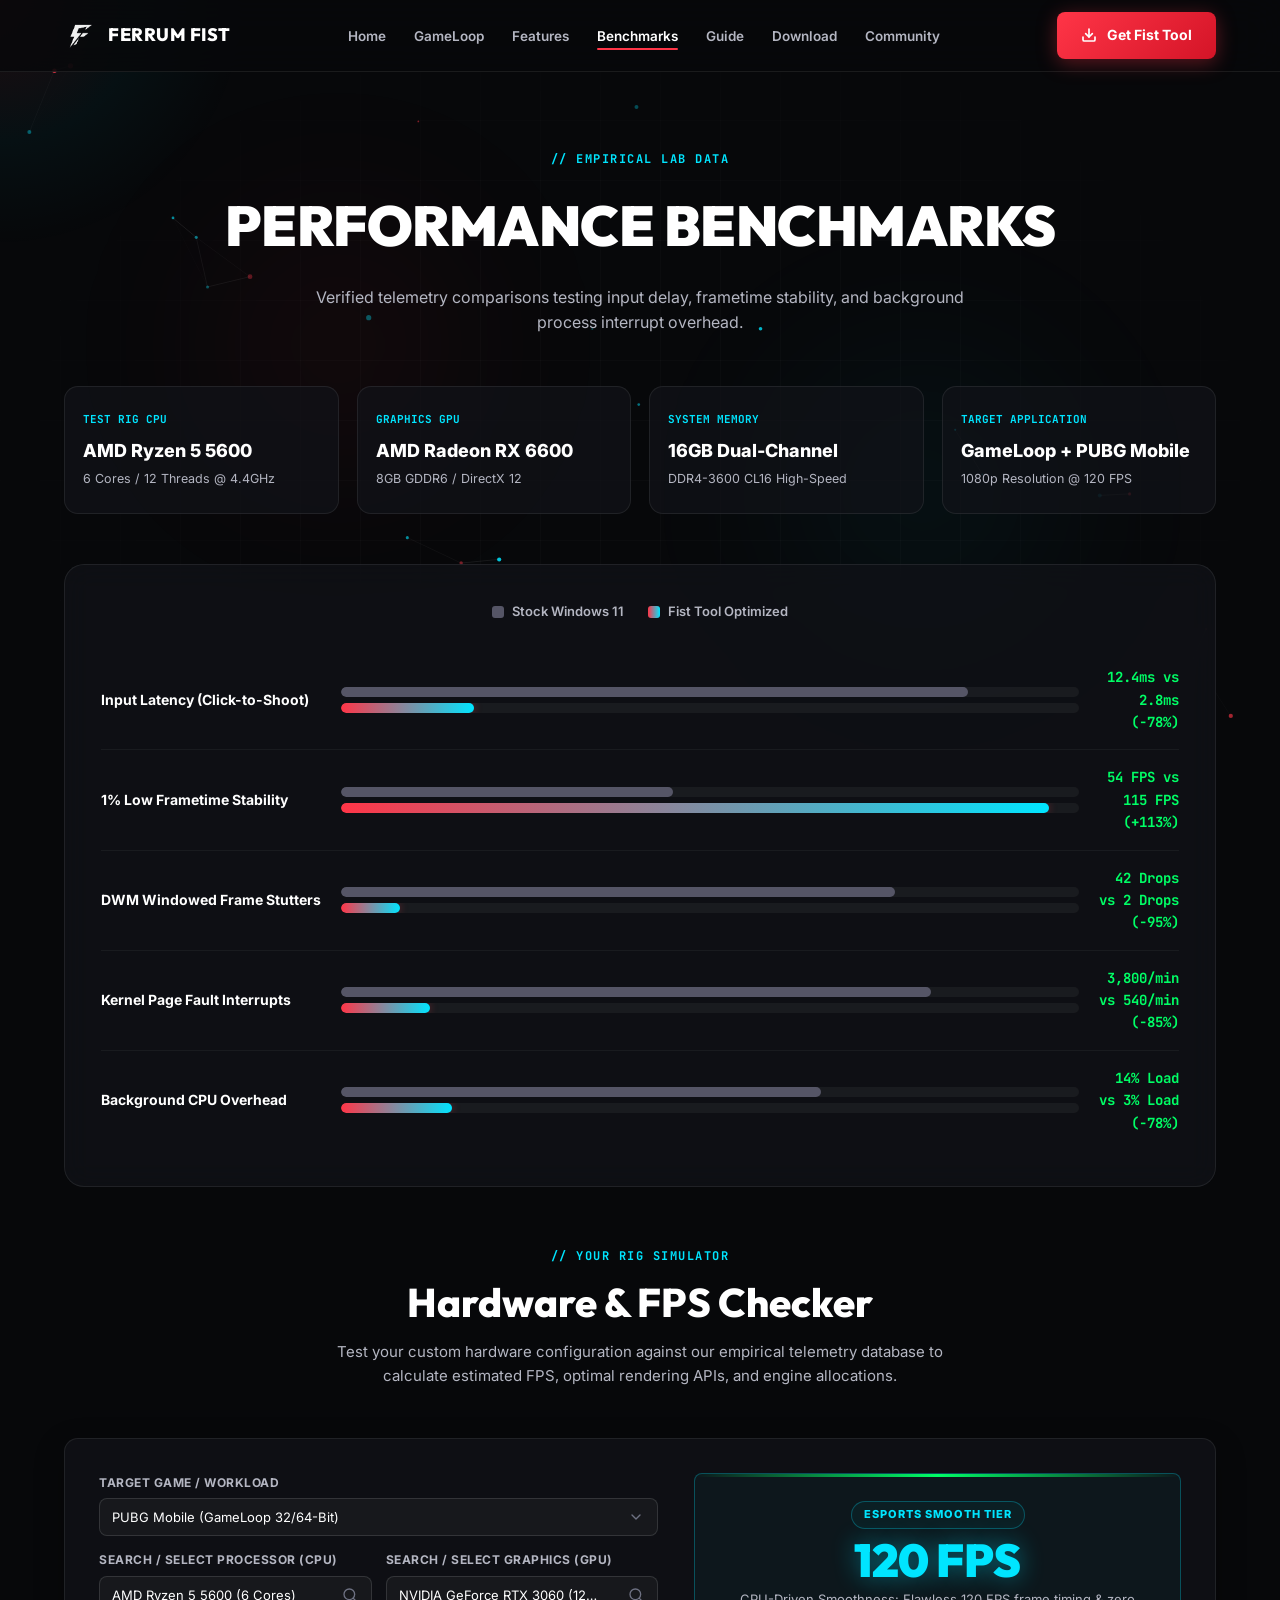
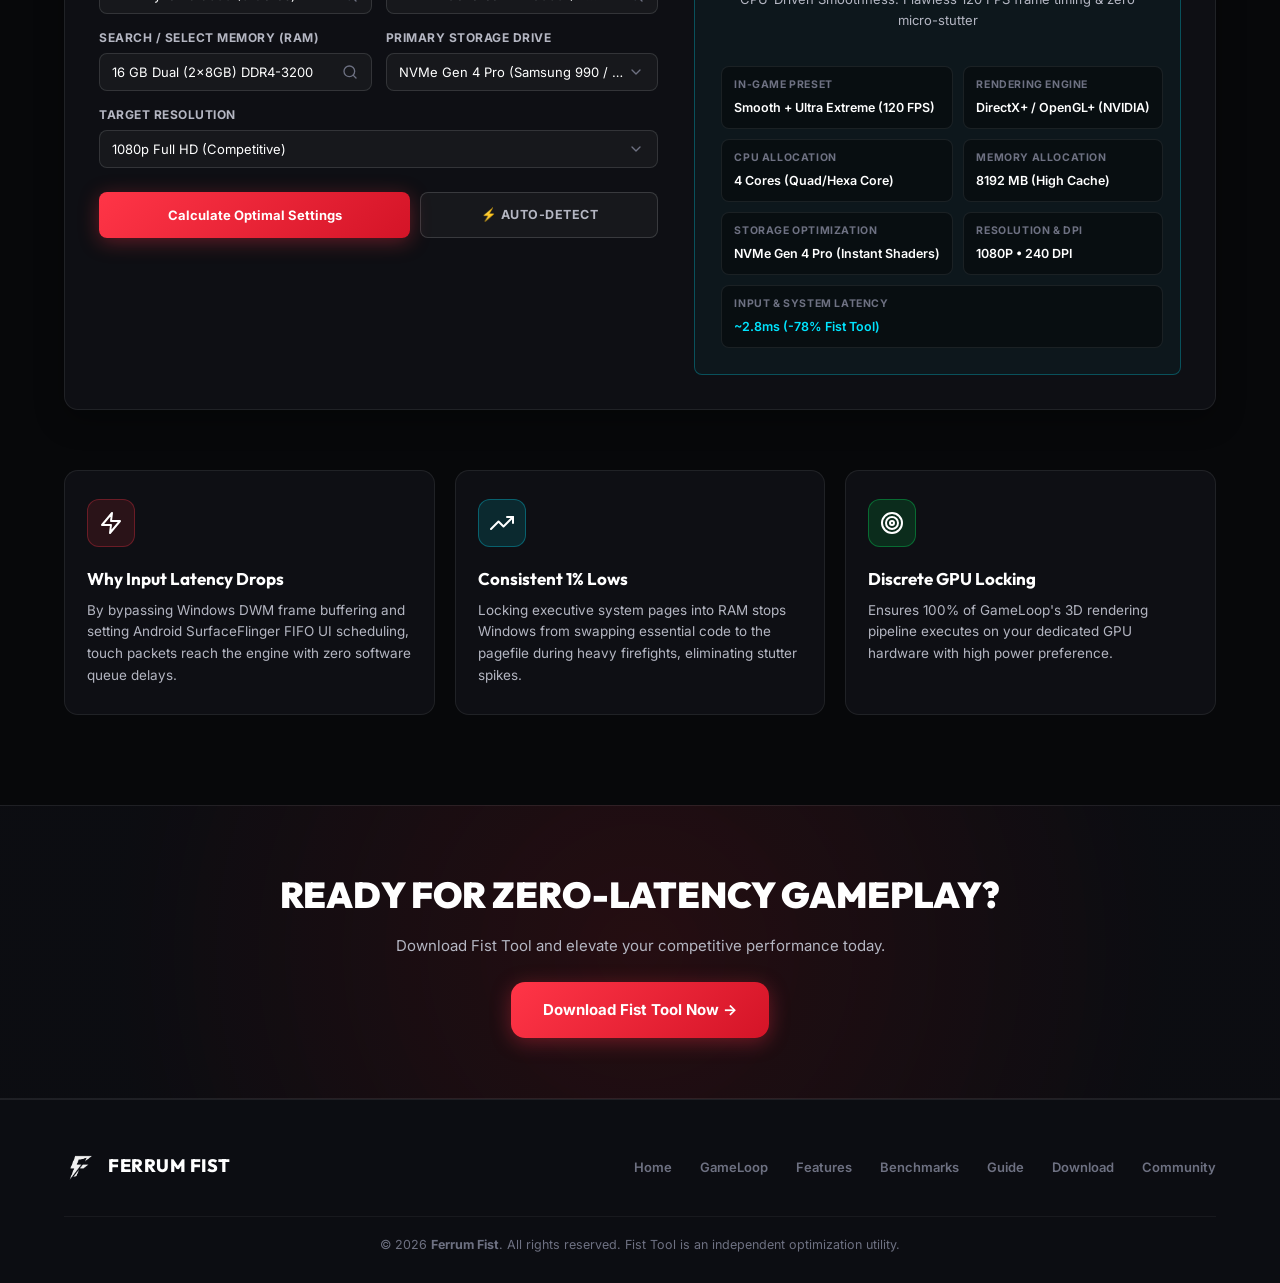
==== commit 579ecf05: "fix(website): sleek dark hardware select dropdowns and concise RAM/storage labels" ====
--- a/website/benchmarks.html
+++ b/website/benchmarks.html
@@ -202,7 +202,7 @@
                           <div class="hw-form-group">
               <label for="hw-ram">Search / Select Memory (RAM)</label>
               <div class="select-wrapper">
-                <input type="text" id="hw-ram" class="hw-select hw-search-input" list="hw-ram-list" placeholder="Search / Select RAM (e.g. 16 GB Dual-Channel)..." value="16 GB Dual-Channel (2x8GB) DDR4-3200 CL16 (Standard Gaming)" autocomplete="off">
+                <input type="text" id="hw-ram" class="hw-select hw-search-input" list="hw-ram-list" placeholder="Search RAM (e.g. 16 GB Dual, 32 GB)..." value="16 GB Dual (2x8GB) DDR4-3200" autocomplete="off">
                 <datalist id="hw-ram-list"></datalist>
                 <svg class="select-icon" width="16" height="16" viewBox="0 0 24 24" fill="none" stroke="currentColor" stroke-width="2" stroke-linecap="round" stroke-linejoin="round"><circle cx="11" cy="11" r="8"/><line x1="21" y1="21" x2="16.65" y2="16.65"/></svg>
               </div>
@@ -212,31 +212,21 @@
               <label for="hw-storage">Primary Storage Drive</label>
               <div class="select-wrapper">
                                 <select id="hw-storage" class="hw-select">
-                  <optgroup label="⚡ Ultra High-Speed NVMe PCIe 5.0 / 4.0">
-                    <option value="nvme_gen4_pro" selected>NVMe PCIe 4.0 x4 Pro (7,000+ MB/s, Samsung 990 Pro / WD SN850X)</option>
-                    <option value="nvme_gen5">NVMe PCIe 5.0 x4 SSD (14,000+ MB/s, Gen 5 DirectStorage Ultra)</option>
-                    <option value="nvme_gen4">NVMe PCIe 4.0 x4 SSD (5,000 MB/s, Crucial P3 Plus / WD SN770)</option>
-                    <option value="nvme_gen4_dramless">NVMe PCIe 4.0 DRAM-less HMB SSD (4,000–5,000 MB/s)</option>
-                  </optgroup>
-                  <optgroup label="🚀 Mainstream NVMe PCIe 3.0">
-                    <option value="nvme_gen3_pro">NVMe PCIe 3.0 x4 SSD (3,500 MB/s, Samsung 970 EVO Plus / SN570)</option>
-                    <option value="nvme_gen3">NVMe PCIe 3.0 x2 / Budget M.2 NVMe (1,800–2,400 MB/s)</option>
-                  </optgroup>
-                  <optgroup label="💾 2.5&quot; &amp; M.2 SATA III Solid State Drives (SSD)">
-                    <option value="sata_ssd_pro">2.5&quot; SATA III SSD with DRAM (560 MB/s, Samsung 870 EVO / MX500)</option>
-                    <option value="sata_ssd">2.5&quot; SATA III SSD DRAM-less (500 MB/s, Kingston A400 / WD Green)</option>
-                    <option value="m2_sata">M.2 SATA III SSD (500–550 MB/s, M.2 Solid State)</option>
-                  </optgroup>
-                  <optgroup label="📦 External USB Portable SSDs">
-                    <option value="usb_nvme">External USB 3.2 Gen 2x2 Portable NVMe (2,000 MB/s, SanDisk Extreme)</option>
-                    <option value="usb_sata_ssd">External USB 3.2 Gen 1 Portable SSD (500–1,000 MB/s, Samsung T7)</option>
-                  </optgroup>
-                  <optgroup label="💿 Mechanical Hard Disk Drives (HDD)">
-                    <option value="hdd_7200_pro">High-Performance 7200 RPM Enterprise HDD (250 MB/s, WD Black)</option>
-                    <option value="hdd_7200">Standard Desktop 7200 RPM HDD (150–180 MB/s, WD Blue / Barracuda)</option>
-                    <option value="hdd_5400">Laptop / Eco 5400 RPM Mechanical HDD (80–120 MB/s, High Seek Delay)</option>
-                    <option value="hdd_usb">External USB 3.0 / 2.0 Hard Drive (Slow Bandwidth, Stutter Risk)</option>
-                  </optgroup>
+                  <option value="nvme_gen4_pro" selected>NVMe Gen 4 Pro (Samsung 990 / SN850X)</option>
+                  <option value="nvme_gen5">NVMe Gen 5 Ultra (DirectStorage)</option>
+                  <option value="nvme_gen4">NVMe Gen 4 Fast (Crucial P3 / SN770)</option>
+                  <option value="nvme_gen4_dramless">NVMe Gen 4 DRAM-less HMB</option>
+                  <option value="nvme_gen3_pro">NVMe Gen 3 (Samsung 970 / SN570)</option>
+                  <option value="nvme_gen3">NVMe Gen 3 Budget M.2 NVMe</option>
+                  <option value="sata_ssd_pro">2.5" SATA SSD (870 EVO / MX500)</option>
+                  <option value="sata_ssd">2.5" SATA SSD Budget (WD / Kingston)</option>
+                  <option value="m2_sata">M.2 SATA III Solid State SSD</option>
+                  <option value="usb_nvme">External USB 3.2 NVMe SSD</option>
+                  <option value="usb_sata_ssd">External USB Portable SSD</option>
+                  <option value="hdd_7200_pro">High-Speed 7200 RPM HDD (WD Black)</option>
+                  <option value="hdd_7200">Standard 7200 RPM HDD (WD Blue)</option>
+                  <option value="hdd_5400">Laptop 5400 RPM HDD (High Delay)</option>
+                  <option value="hdd_usb">External USB HDD (Stutter Risk)</option>
                 </select>
                 <svg class="select-icon" width="16" height="16" viewBox="0 0 24 24" fill="none" stroke="currentColor" stroke-width="2" stroke-linecap="round" stroke-linejoin="round"><polyline points="6 9 12 15 18 9"></polyline></svg>
               </div>
--- a/website/style.css
+++ b/website/style.css
@@ -1507,15 +1507,21 @@
 .hw-select {
   width: 100%;
   appearance: none;
+  -webkit-appearance: none;
+  -moz-appearance: none;
   background: rgba(255, 255, 255, 0.04);
   border: 1px solid rgba(255, 255, 255, 0.12);
   color: #fff;
-  padding: 11px 36px 11px 14px;
+  padding: 10px 34px 10px 12px;
   border-radius: var(--radius-sm);
   font-family: var(--font-sans);
-  font-size: 13.5px;
+  font-size: 13px;
   cursor: url('assets/cursor-pointer.svg') 16 16, pointer;
   transition: var(--transition-fast);
+  color-scheme: dark;
+  text-overflow: ellipsis;
+  white-space: nowrap;
+  overflow: hidden;
 }
 
 .hw-select:focus {
@@ -1525,10 +1531,17 @@
   background: rgba(255, 255, 255, 0.07);
 }
 
-.hw-select option {
-  background: #0d0e14;
-  color: #fff;
-  padding: 10px;
+.hw-search-input {
+  text-overflow: ellipsis;
+}
+
+.hw-select option,
+.hw-select optgroup {
+  background: #0d0e14 !important;
+  color: #ffffff !important;
+  font-family: var(--font-sans);
+  font-size: 13px;
+  padding: 8px 12px;
 }
 
 .select-icon {
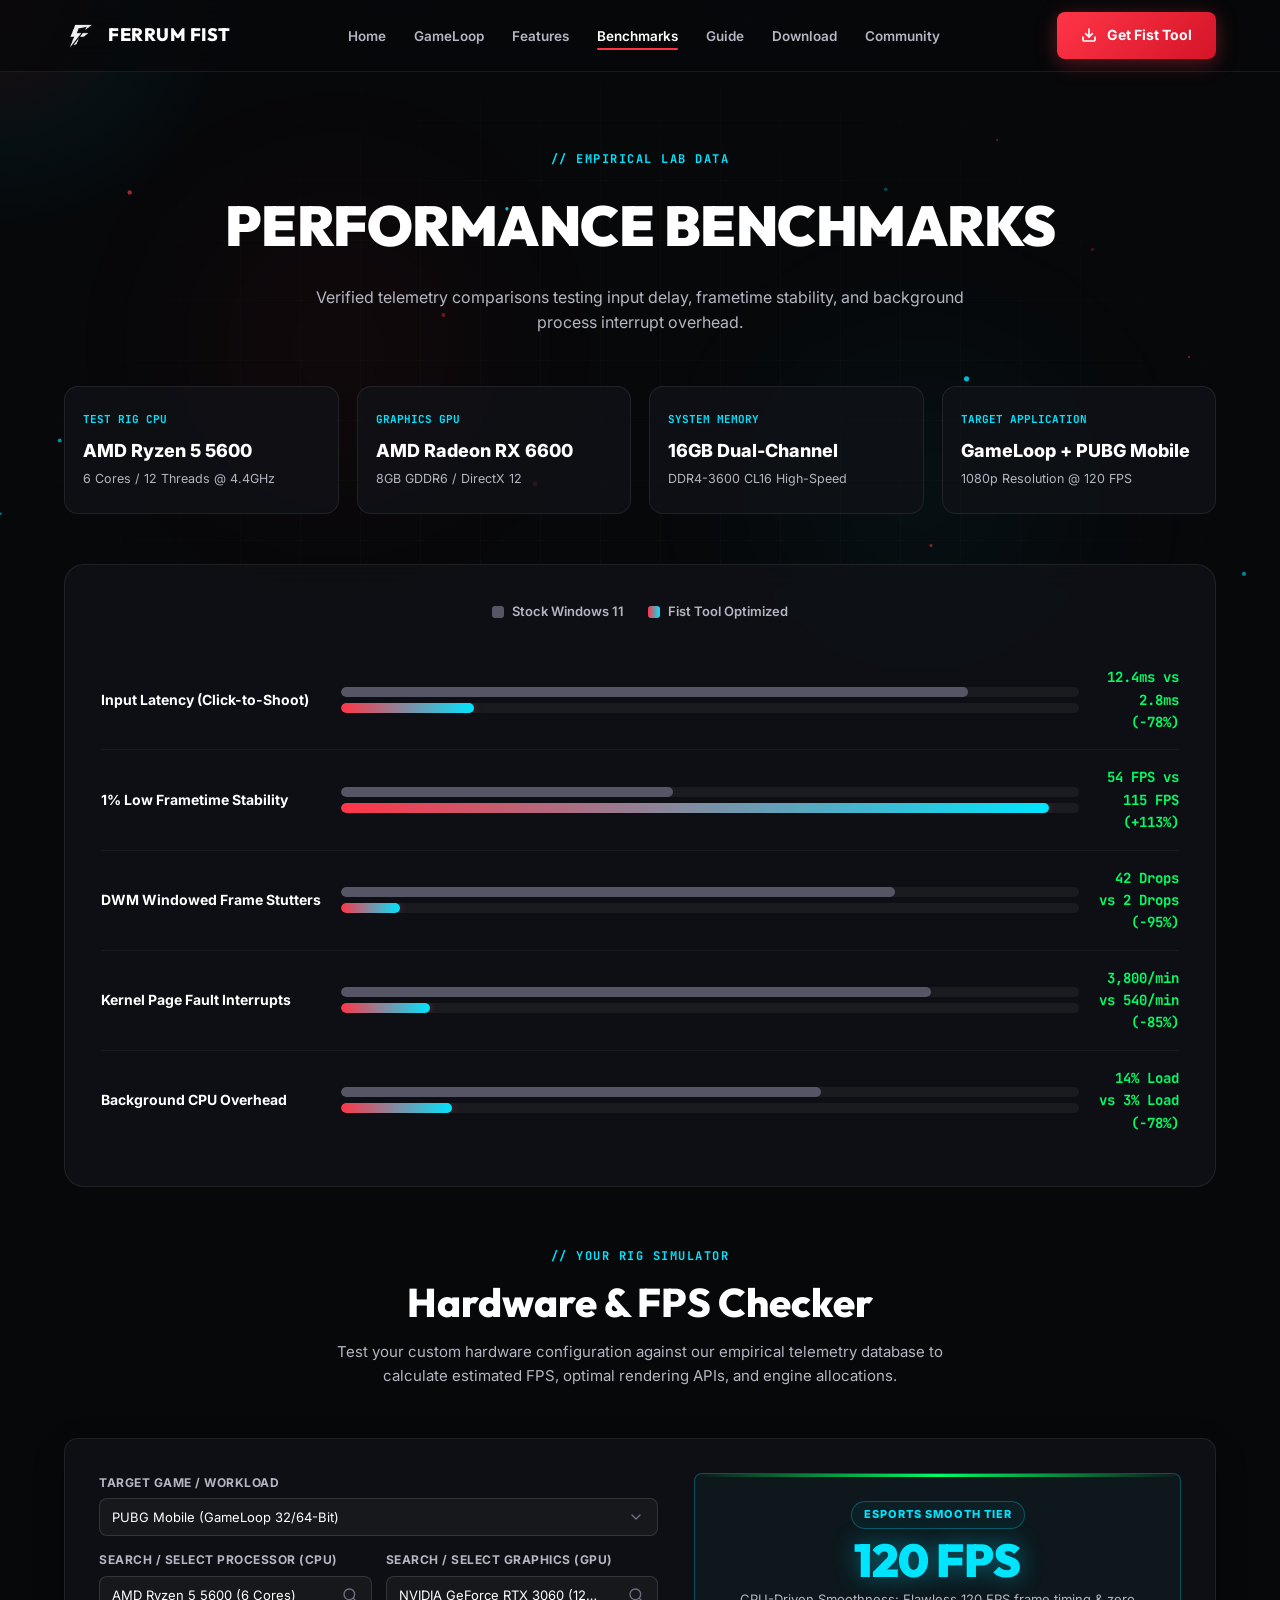
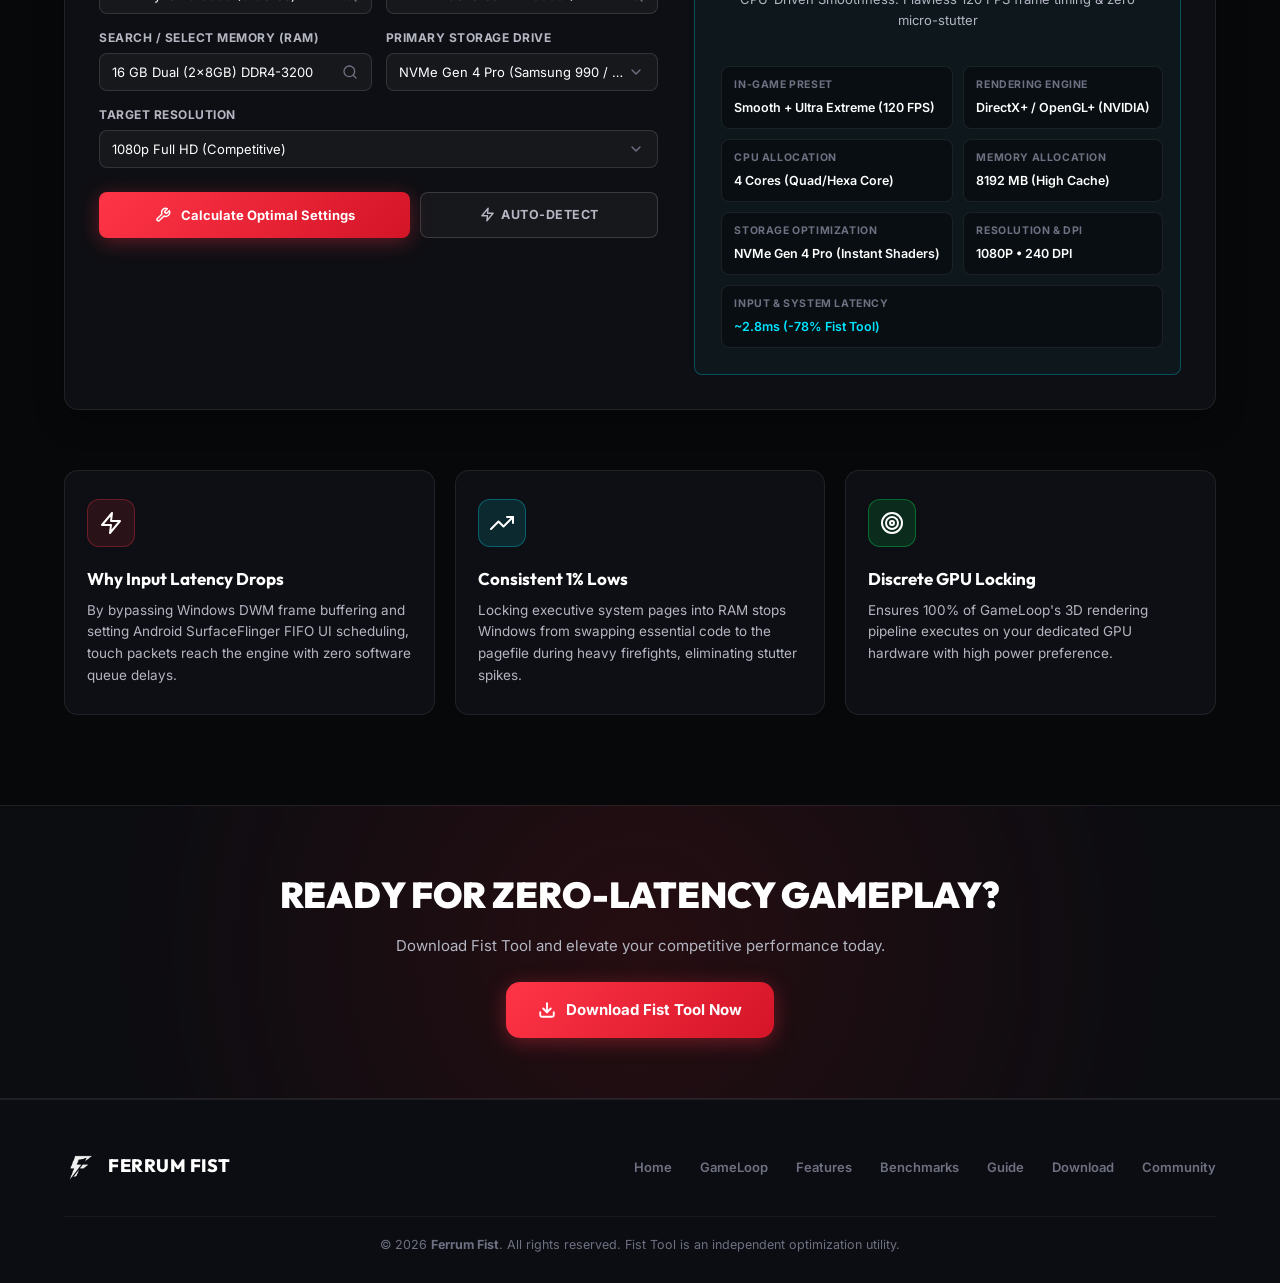
==== commit 880448e5: "feat(website): replace all emojis with crisp vector SVG icons and micro-interactions" ====
--- a/website/benchmarks.html
+++ b/website/benchmarks.html
@@ -247,8 +247,14 @@
           </div>
 
             <div class="hw-btn-wrapper">
-              <button id="hw-check-btn" class="btn btn-primary">Calculate Optimal Settings</button>
-              <button id="hw-autodetect-btn" type="button" class="btn btn-detect" title="Auto-detect hardware from browser">⚡ Auto-Detect</button>
+              <button id="hw-check-btn" class="btn btn-primary">
+                <svg class="btn-icon" width="16" height="16" viewBox="0 0 24 24" fill="none" stroke="currentColor" stroke-width="2.2" stroke-linecap="round" stroke-linejoin="round"><path d="M14.7 6.3a1 1 0 0 0 0 1.4l1.6 1.6a1 1 0 0 0 1.4 0l3.77-3.77a6 6 0 0 1-7.94 7.94l-6.91 6.91a2.12 2.12 0 0 1-3-3l6.91-6.91a6 6 0 0 1 7.94-7.94l-3.76 3.76z"/></svg>
+                <span>Calculate Optimal Settings</span>
+              </button>
+              <button id="hw-autodetect-btn" type="button" class="btn btn-detect" title="Auto-detect hardware from browser">
+                <svg class="btn-icon hw-detect-icon" width="15" height="15" viewBox="0 0 24 24" fill="none" stroke="currentColor" stroke-width="2.2" stroke-linecap="round" stroke-linejoin="round"><polygon points="13 2 3 14 12 14 11 22 21 10 12 10 13 2"/></svg>
+                <span>Auto-Detect</span>
+              </button>
             </div>
           </div>
           
@@ -326,7 +332,10 @@
     <div class="container">
       <h2>READY FOR ZERO-LATENCY GAMEPLAY?</h2>
       <p>Download Fist Tool and elevate your competitive performance today.</p>
-      <a href="/download" class="btn btn-primary btn-lg">Download Fist Tool Now →</a>
+      <a href="/download" class="btn btn-primary btn-lg">
+        <svg width="18" height="18" viewBox="0 0 24 24" fill="none" stroke="currentColor" stroke-width="2.5" stroke-linecap="round" stroke-linejoin="round"><path d="M21 15v4a2 2 0 0 1-2 2H5a2 2 0 0 1-2-2v-4"/><polyline points="7 10 12 15 17 10"/><line x1="12" y1="15" x2="12" y2="3"/></svg>
+        Download Fist Tool Now
+      </a>
     </div>
   </section>
 
--- a/website/style.css
+++ b/website/style.css
@@ -1915,3 +1915,78 @@
   .changelog-timeline { padding-left: 30px; }
   .changelog-item::before { left: -25px; }
 }
+
+
+@keyframes hwDetectedGlow {
+  0% {
+    border-color: var(--color-cyan) !important;
+    box-shadow: 0 0 16px rgba(0, 229, 255, 0.45) !important;
+    background: rgba(0, 229, 255, 0.08) !important;
+  }
+  100% {
+    border-color: rgba(255, 255, 255, 0.12) !important;
+    box-shadow: none !important;
+    background: rgba(255, 255, 255, 0.04) !important;
+  }
+}
+
+.hw-input-detected {
+  animation: hwDetectedGlow 1.4s cubic-bezier(0.16, 1, 0.3, 1);
+}
+
+
+/* ==========================================================================
+   VECTOR ICONS & MICRO-INTERACTIONS
+   ========================================================================== */
+.btn-icon {
+  flex-shrink: 0;
+  display: inline-flex;
+  align-items: center;
+  justify-content: center;
+  vertical-align: middle;
+}
+
+.btn-arrow-icon {
+  flex-shrink: 0;
+  display: inline-flex;
+  align-items: center;
+  justify-content: center;
+  vertical-align: middle;
+  margin-left: 6px;
+  transition: transform var(--transition-fast);
+}
+
+.btn:hover .btn-arrow-icon {
+  transform: translateX(4px);
+}
+
+.inline-arrow-icon {
+  display: inline-block;
+  vertical-align: -1px;
+  margin: 0 4px;
+  color: var(--color-cyan);
+}
+
+.hw-detail-label {
+  display: flex !important;
+  align-items: center !important;
+  gap: 6px !important;
+}
+
+.hw-label-icon {
+  display: inline-flex;
+  align-items: center;
+  justify-content: center;
+  color: var(--color-cyan);
+  opacity: 0.85;
+  flex-shrink: 0;
+}
+
+@keyframes hwDetectSpin {
+  0% { transform: rotate(0deg); }
+  100% { transform: rotate(360deg); }
+}
+
+.hw-detect-spinner {
+  animation: hwDetectSpin 0.9s linear infinite;
+}
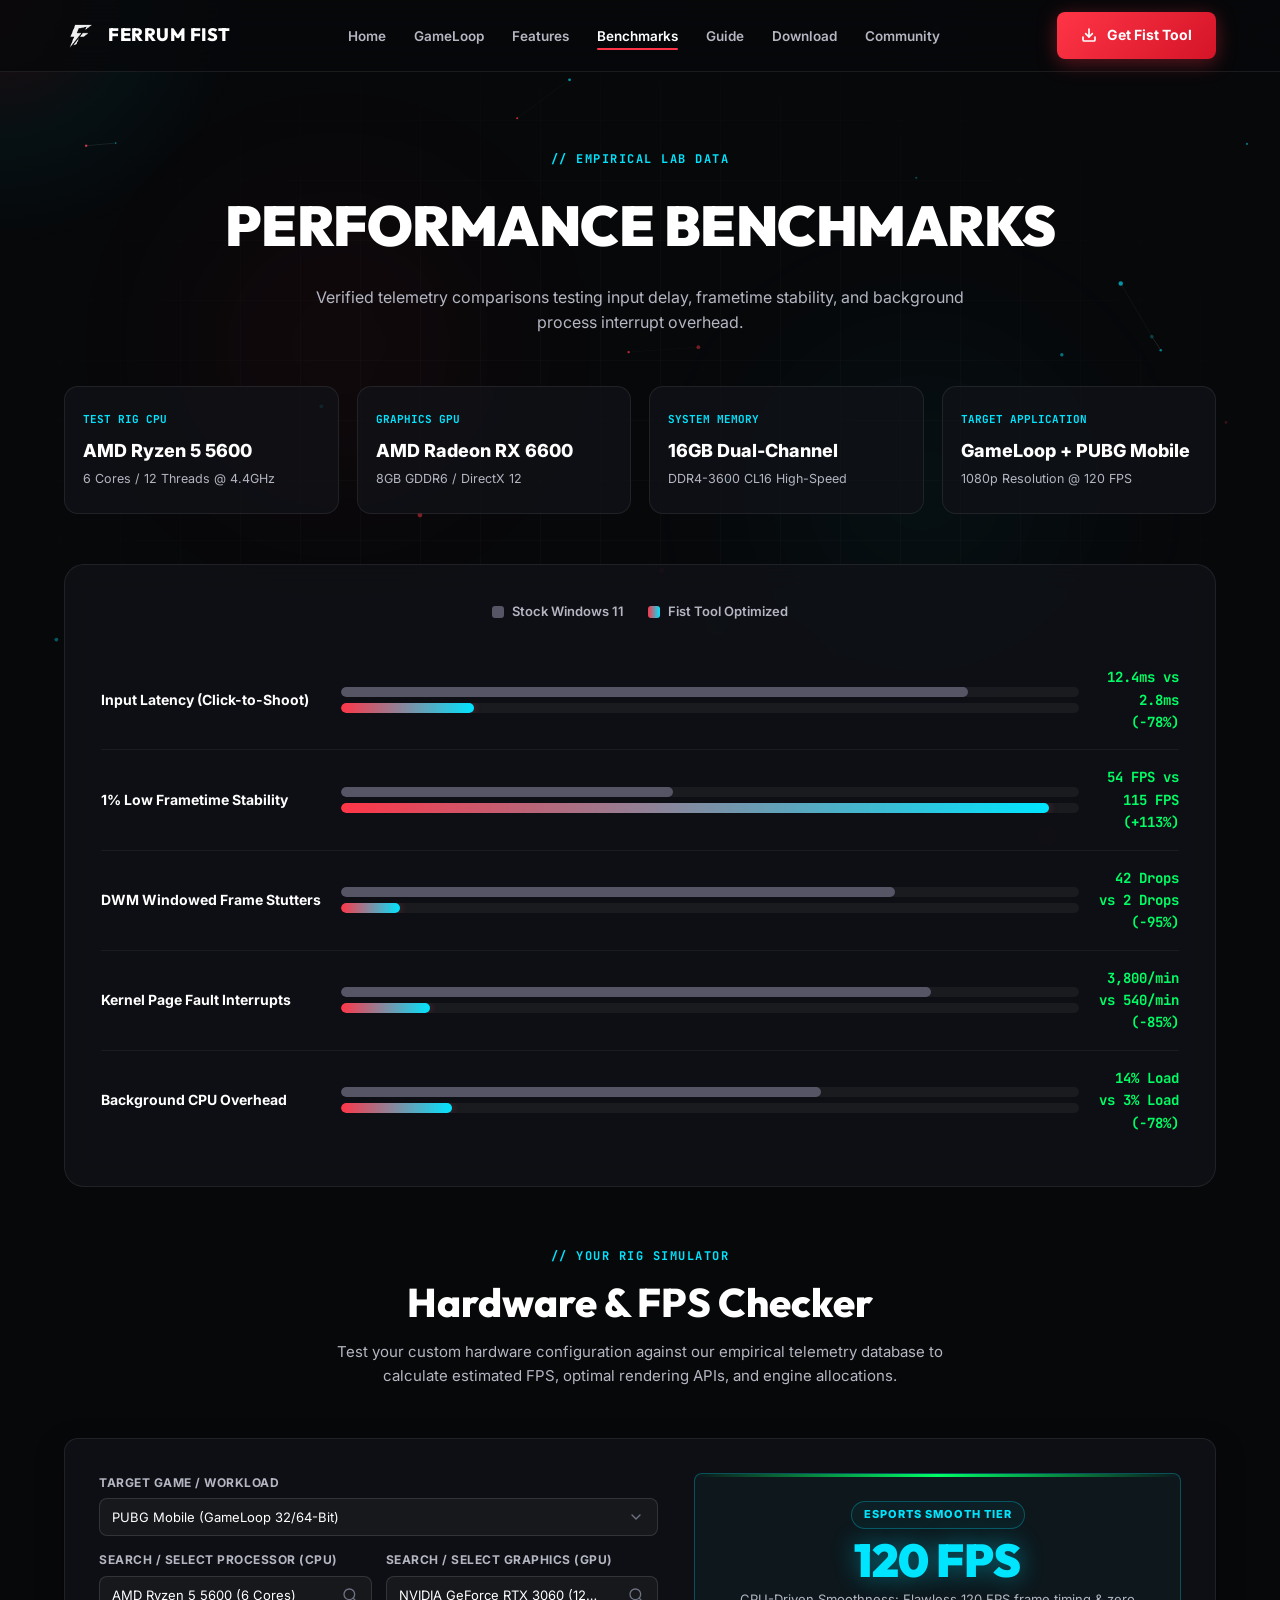
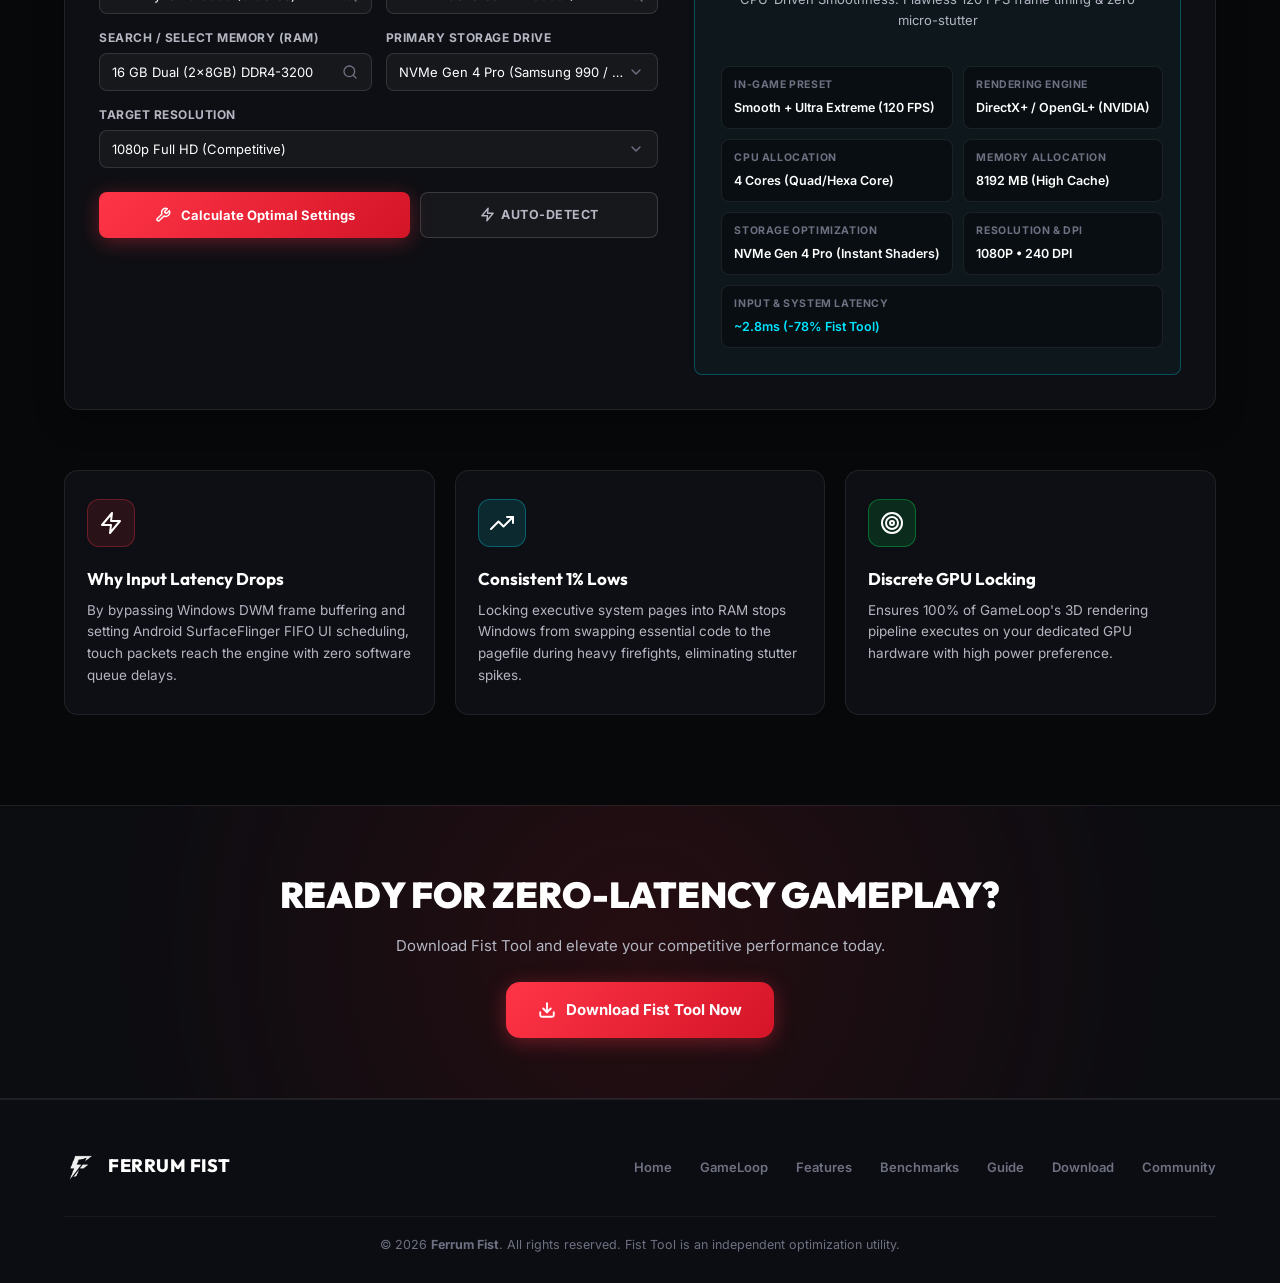
==== commit b08236b1: "chore: rename tool references from Optimizer App to Fist Tool" ====
--- a/website/benchmarks.html
+++ b/website/benchmarks.html
@@ -3,7 +3,7 @@
 <head>
   <meta charset="UTF-8">
   <meta name="viewport" content="width=device-width, initial-scale=1.0">
-  <title>Lab Benchmarks & Performance • Fist Tool Optimizer</title>
+  <title>Lab Benchmarks & Performance • Fist Tool</title>
   <meta name="description" content="Measurable performance gains, input latency reduction, and 1% low frametime benchmarks comparing Stock Windows vs Fist Tool.">
   <meta name="theme-color" content="#0c0d12">
   <link rel="stylesheet" href="style.css">
@@ -11,7 +11,7 @@
 
   <!-- OpenGraph / Social Meta -->
   <meta property="og:type" content="website">
-  <meta property="og:site_name" content="Fist Tool Optimizer">
+  <meta property="og:site_name" content="Fist Tool">
   <meta property="og:title" content="Ferrum Fist • Push Beyond Hardware Limits">
   <meta property="og:description" content="The ultimate low-latency Windows, GameLoop, and PUBG Mobile performance optimizer suite. Achieve 120 FPS, zero input lag, and buttery smooth gameplay.">
   <meta property="og:image" content="https://ferrumfist.vercel.app/assets/og-banner.jpg">
@@ -19,7 +19,7 @@
 
   <!-- Twitter Meta -->
   <meta name="twitter:card" content="summary_large_image">
-  <meta name="twitter:title" content="Ferrum Fist • Fist Tool Optimizer">
+  <meta name="twitter:title" content="Ferrum Fist • Fist Tool">
   <meta name="twitter:description" content="Push Beyond Hardware Limits. Download Fist Tool for GameLoop, Windows, and PUBG Mobile.">
   <meta name="twitter:image" content="https://ferrumfist.vercel.app/assets/og-banner.jpg">
 
